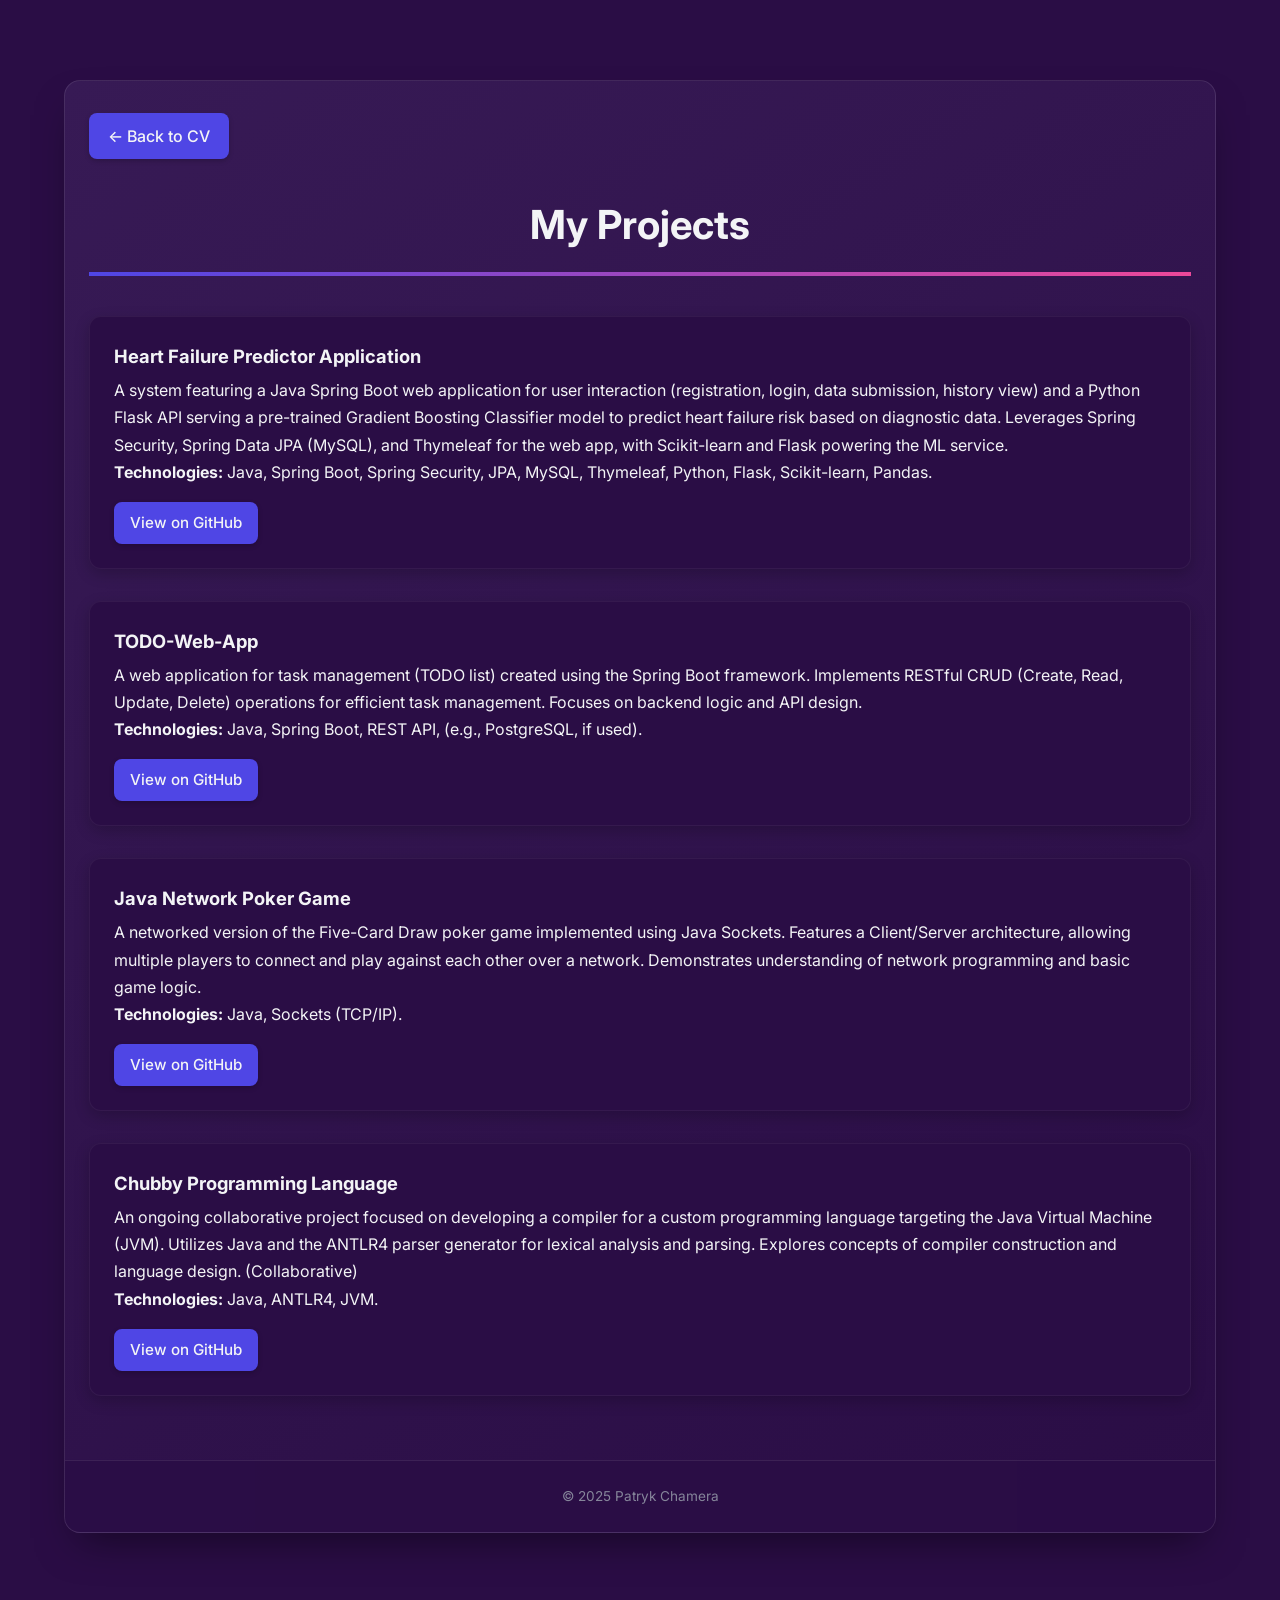
==== projects.html @ 973637d2 "project section added" ====
<!DOCTYPE html>
<html lang="en">
<head>
    <meta charset="UTF-8">
    <meta name="viewport" content="width=device-width, initial-scale=1.0">
    <title>Projects - Patryk Chamera</title>
    <link rel="stylesheet" href="styles.css">
    <style>
        /* Style for the back button */
        .back-link {
            display: inline-block;
            margin-bottom: 2rem; /* Spacing below button */
            padding: 0.6rem 1.2rem;
            background-color: var(--primary-accent); /* Using variables from main CSS */
            color: var(--text-light);
            text-decoration: none;
            border-radius: 0.5rem;
            font-weight: 500;
            transition: var(--transition-fast);
            box-shadow: 0 2px 5px rgba(0, 0, 0, 0.2);
        }
        .back-link:hover {
            background-color: var(--secondary-accent);
            transform: translateY(-2px);
            box-shadow: 0 4px 8px rgba(0, 0, 0, 0.3);
        }
         /* Style for the main projects container */
         .projects-container {
             padding: 2rem 1.5rem; /* Adds inner padding */
             width: 100%; /* Ensure it tries to use full available width */
             max-width: 100%;
         }
         .projects-title {
             text-align: center;
             margin-bottom: 2.5rem;
             font-size: 2.5rem; /* Larger page title */
             color: var(--text-light);
             border-bottom: 4px solid; /* Gradient underline */
             border-image: linear-gradient(to right, var(--primary-accent), var(--secondary-accent)) 1;
             padding-bottom: 0.8rem;
         }
          /* Additional style for better spacing between project cards */
          .project-item.card {
              margin-bottom: 2rem; /* Increased spacing between projects */
          }
    </style>
</head>
<body>
    <div class="container">
        <main class="projects-container">
             <a href="index.html" class="back-link">
                &larr; Back to CV
             </a>

             <h1 class="projects-title">My Projects</h1>

             <div class="project-item card">
                <h3>Heart Failure Predictor Application</h3>
                <p>
                    A system featuring a Java Spring Boot web application for user interaction (registration, login, data submission, history view) and a Python Flask API serving a pre-trained Gradient Boosting Classifier model to predict heart failure risk based on diagnostic data. Leverages Spring Security, Spring Data JPA (MySQL), and Thymeleaf for the web app, with Scikit-learn and Flask powering the ML service.
                    <br><strong>Technologies:</strong> Java, Spring Boot, Spring Security, JPA, MySQL, Thymeleaf, Python, Flask, Scikit-learn, Pandas.
                </p>
                <a href="https://github.com/xhamera1/heart-failure-predictor" target="_blank" rel="noopener noreferrer" class="project-link">
                    View on GitHub
                </a>
            </div>

            <div class="project-item card">
                <h3>TODO-Web-App</h3>
                <p>
                    A web application for task management (TODO list) created using the Spring Boot framework. Implements RESTful CRUD (Create, Read, Update, Delete) operations for efficient task management. Focuses on backend logic and API design.
                    <br><strong>Technologies:</strong> Java, Spring Boot, REST API, (e.g., PostgreSQL, if used).
                </p>
                <a href="https://github.com/xhamera1/TODO-Web-App" target="_blank" rel="noopener noreferrer" class="project-link">
                    View on GitHub
                </a>
            </div>

            <div class="project-item card">
                <h3>Java Network Poker Game</h3>
                <p>
                    A networked version of the Five-Card Draw poker game implemented using Java Sockets. Features a Client/Server architecture, allowing multiple players to connect and play against each other over a network. Demonstrates understanding of network programming and basic game logic.
                    <br><strong>Technologies:</strong> Java, Sockets (TCP/IP).
                </p>
                <a href="https://github.com/xhamera1/Poker-Game" target="_blank" rel="noopener noreferrer" class="project-link">
                    View on GitHub
                </a>
            </div>

            <div class="project-item card">
                <h3>Chubby Programming Language</h3>
                <p>
                   An ongoing collaborative project focused on developing a compiler for a custom programming language targeting the Java Virtual Machine (JVM). Utilizes Java and the ANTLR4 parser generator for lexical analysis and parsing. Explores concepts of compiler construction and language design. (Collaborative)
                   <br><strong>Technologies:</strong> Java, ANTLR4, JVM.
                </p>
                <a href="https://github.com/karolbystrek/Chubby" target="_blank" rel="noopener noreferrer" class="project-link">
                    View on GitHub
                </a>
            </div>

            

             </main>

         <footer class="footer">
             &copy; 2025 Patryk Chamera </footer>

    </div>
</body>
</html>
---- styles.css ----
/* Import Google Font */
@import url('https://fonts.googleapis.com/css2?family=Inter:wght@400;500;600;700&display=swap');

/* --- CSS Variables --- */
:root {
    --primary-deep: #2A0D45;   /* Deep Indigo/Purple */
    --primary-accent: #4F46E5; /* Electric Blue */
    --secondary-accent: #EC4899; /* Vibrant Pink/Magenta */
    --highlight: #14B8A6;     /* Teal */
    --text-light: #F3F4F6;     /* Very Light Gray */
    --text-medium: #9CA3AF;    /* Medium Gray */
    --text-dark: #1F2937;     /* Darker Gray for light backgrounds if needed */
    --card-bg: #371A55;       /* Slightly lighter than deep base */
    --glow-color: rgba(236, 72, 153, 0.7); /* Glow effect color based on secondary accent */

    /* Transitions */
    --transition-fast: all 0.2s ease-in-out;
    --transition-medium: all 0.3s ease-in-out;
}

/* --- Basic Reset & Body --- */
* {
    box-sizing: border-box;
    margin: 0;
    padding: 0;
}

body {
    font-family: 'Inter', sans-serif;
    background-color: var(--primary-deep);
    color: var(--text-light);
    line-height: 1.7; /* Increased line-height */
    padding: 1rem;
    overflow-x: hidden; /* Prevent horizontal scroll */
}

/* --- Container --- */
.container {
    max-width: 72rem; /* Slightly wider max-width */
    margin: 2rem auto;
    background: linear-gradient(145deg, var(--card-bg), var(--primary-deep)); /* Subtle gradient */
    box-shadow: 0 20px 40px -15px rgba(0, 0, 0, 0.5); /* Stronger shadow */
    border-radius: 1rem; /* Larger radius */
    overflow: hidden;
    border: 1px solid rgba(255, 255, 255, 0.1); /* Subtle border */
}

/* --- Header --- */
.header {
    background: linear-gradient(135deg, var(--primary-accent) 0%, var(--secondary-accent) 100%);
    color: #ffffff;
    padding: 2.5rem 1.5rem;
    display: flex;
    flex-direction: column;
    align-items: center;
    text-align: center;
    position: relative;
}

.profile-photo-wrapper {
    margin-bottom: 1.5rem;
    position: relative;
    width: 8rem; /* Increased size */
    height: 8rem;
}

.profile-photo {
    width: 100%;
    height: 100%;
    border-radius: 50%;
    border: 6px solid rgba(255, 255, 255, 0.9); /* Thicker border */
    object-fit: cover;
    box-shadow: 0 5px 15px rgba(0, 0, 0, 0.3);
    transition: var(--transition-medium);
}

.profile-photo-wrapper:hover .profile-photo {
    transform: scale(1.05);
    box-shadow: 0 8px 25px rgba(0, 0, 0, 0.4), 0 0 15px var(--glow-color); /* Add glow on hover */
}

.header-text h1 {
    font-size: 2.2rem;
    font-weight: 700;
    margin-bottom: 0.5rem;
    text-shadow: 2px 2px 4px rgba(0, 0, 0, 0.3);
}

.header-text p {
    font-size: 1.2rem;
    color: var(--text-light);
    font-weight: 400;
    opacity: 0.9;
}

/* --- Main Content Layout --- */
.main-content {
    display: flex;
    flex-direction: column;
}

/* --- Sidebar --- */
.sidebar {
    width: 100%;
    background-color: var(--primary-deep); /* Dark background */
    padding: 2rem 1.5rem;
    border-right: 1px solid rgba(255, 255, 255, 0.1); /* Subtle separator */
}

.sidebar-section {
    margin-bottom: 2rem;
}

.sidebar-section h2 {
    font-size: 1.25rem;
    font-weight: 700;
    margin-bottom: 1.2rem;
    color: var(--primary-accent); /* Electric blue headers */
    border-bottom: 3px solid;
    border-image: linear-gradient(to right, var(--primary-accent), var(--secondary-accent)) 1; /* Gradient border */
    padding-bottom: 0.5rem;
    text-transform: uppercase;
    letter-spacing: 0.08em;
    transition: var(--transition-fast);
}

.sidebar-section h2:hover {
    color: var(--secondary-accent); /* Shift color on hover */
}

.sidebar-section ul {
    list-style: none;
    font-size: 0.95rem;
    color: var(--text-medium);
}

.sidebar-section ul li {
    margin-bottom: 0.8rem;
    display: flex;
    align-items: center; /* Align icon and text */
}

.sidebar-section .icon { /* Style for optional icons */
    margin-right: 0.8rem;
    color: var(--highlight);
    width: 1.1rem;
    text-align: center;
}

.sidebar-section a {
    color: var(--secondary-accent); /* Pink links */
    text-decoration: none;
    word-break: break-word;
    transition: var(--transition-fast);
    position: relative; /* For potential underline animations */
}

.sidebar-section a:hover {
    color: var(--text-light);
    text-shadow: 0 0 8px var(--glow-color); /* Glow effect */
    transform: translateY(-2px); /* Slight lift */
}

/* Skills Section Specifics */
.skills-list .skill-category {
    margin-bottom: 1.2rem;
}

.skills-list h4 {
    font-weight: 600;
    color: var(--primary-accent);
    margin-bottom: 0.6rem;
    font-size: 1rem;
}

.skill-tag {
    display: inline-block;
    background-color: var(--card-bg);
    color: var(--text-medium);
    padding: 0.3rem 0.8rem;
    margin: 0.2rem;
    border-radius: 1rem; /* Pill shape */
    font-size: 0.85rem;
    font-weight: 500;
    border: 1px solid rgba(255, 255, 255, 0.1);
    transition: var(--transition-fast);
    cursor: default; /* Indicate non-clickable */
}

.skill-tag:hover {
    background-color: var(--secondary-accent);
    color: var(--text-light);
    transform: scale(1.08) rotate(2deg); /* Scale and slight rotate */
    box-shadow: 0 3px 8px rgba(0, 0, 0, 0.3);
    border-color: var(--secondary-accent);
}

.languages-section ul li {
    margin-bottom: 0.5rem;
}

.about-section p {
    font-size: 0.9rem;
    color: var(--text-medium);
}

/* --- Main Column --- */
.main-column {
    width: 100%;
    padding: 2rem 1.5rem;
    background-color: var(--card-bg); /* Slightly lighter background */
}

.main-section {
    margin-bottom: 2.5rem; /* More space */
}

.main-section h2 {
    font-size: 1.8rem;
    font-weight: 700;
    margin-bottom: 1.5rem;
    border-bottom: 4px solid var(--primary-accent);
    padding-bottom: 0.75rem;
    color: var(--text-light);
    transition: var(--transition-fast);
}

.main-section h2:hover {
    border-bottom-color: var(--secondary-accent); /* Change border color on hover */
}

.main-section h3 {
    font-size: 1.3rem;
    font-weight: 600;
    margin-bottom: 0.7rem;
    color: var(--primary-accent);
}

.main-section p {
    font-size: 1rem; /* Larger base text */
    color: var(--text-medium);
    line-height: 1.8;
}

/* Card Styling for main sections */
.card {
    background-color: var(--primary-deep); /* Darker cards */
    padding: 1.5rem;
    border-radius: 0.75rem;
    margin-bottom: 1.5rem;
    border: 1px solid rgba(255, 255, 255, 0.05);
    box-shadow: 0 5px 15px rgba(0, 0, 0, 0.2);
    transition: var(--transition-medium);
}

.card:hover {
    transform: translateY(-6px) scale(1.01); /* Lift and slight scale */
    box-shadow: 0 12px 25px rgba(0, 0, 0, 0.3);
    border-color: var(--secondary-accent);
    background-color: #401f68; /* Slightly lighten card background on hover */
}

/* Experience Section Specifics */
.job-header, .education-header {
    display: flex;
    flex-direction: column;
    justify-content: space-between;
    align-items: baseline;
    margin-bottom: 0.5rem;
}
.job-date, .education-date {
    font-size: 0.9rem;
    font-weight: 500;
    color: var(--text-medium);
    margin-top: 0.25rem;
    opacity: 0.8;
}
.job-company, .education-degree, .certification-provider {
    font-size: 1rem;
    font-weight: 600;
    color: var(--text-light);
    margin-bottom: 0.5rem;
}

/* Courses & Certifications Specifics */
.certification-item h3 {
     font-size: 1.15rem;
     color: var(--text-light);
     margin-bottom: 0.3rem;
}
.key-skills {
    font-weight: 600;
    color: var(--secondary-accent); /* Highlight key skills */
}

/* Projects Specifics */
.project-item h3 {
    font-size: 1.15rem;
    color: var(--text-light);
    margin-bottom: 0.3rem;
}
.project-item p {
    margin-bottom: 1rem; /* More space before link */
}
.project-link {
    font-size: 0.95rem;
    font-weight: 500;
    display: inline-flex; /* Use flex for icon alignment */
    align-items: center;
    gap: 0.5rem; /* Space between icon and text */
    color: var(--text-light);
    background-color: var(--primary-accent);
    padding: 0.5rem 1rem;
    border-radius: 0.5rem;
    text-decoration: none;
    transition: var(--transition-fast);
    box-shadow: 0 2px 5px rgba(0, 0, 0, 0.2);
}
.project-link:hover {
    background-color: var(--secondary-accent);
    color: #ffffff;
    transform: translateY(-3px) scale(1.03);
    box-shadow: 0 5px 10px rgba(0, 0, 0, 0.3), 0 0 8px var(--glow-color);
}

/* --- Footer --- */
.footer {
    text-align: center;
    padding: 1.5rem 1rem;
    background-color: var(--primary-deep);
    font-size: 0.85rem;
    color: var(--text-medium);
    border-top: 1px solid rgba(255, 255, 255, 0.1);
    opacity: 0.8;
}

/* --- Animations --- */
@keyframes fadeIn {
    from { opacity: 0; transform: translateY(20px); }
    to { opacity: 1; transform: translateY(0); }
}

.fade-in {
    animation: fadeIn 0.6s ease-out forwards;
    opacity: 0; /* Start hidden */
}

/* Add staggered delays for sections */
.main-section:nth-of-type(1) { animation-delay: 0.1s; }
.main-section:nth-of-type(2) { animation-delay: 0.2s; }
.main-section:nth-of-type(3) { animation-delay: 0.3s; }
.main-section:nth-of-type(4) { animation-delay: 0.4s; }
.main-section:nth-of-type(5) { animation-delay: 0.5s; }


/* --- Responsive Design --- */
@media (min-width: 768px) { /* md: breakpoint */
    body {
        padding: 2rem;
    }

    .header {
        flex-direction: row;
        padding: 3rem 2.5rem;
        text-align: left;
    }

    .profile-photo-wrapper {
        width: 9rem;
        height: 9rem;
        margin-bottom: 0;
        margin-right: 2.5rem;
        flex-shrink: 0; /* Prevent shrinking */
    }

     .header-text h1 {
        font-size: 2.8rem;
    }

    .header-text p {
        font-size: 1.3rem;
    }

    .main-content {
        flex-direction: row;
    }

    .sidebar {
        width: 35%; /* Give sidebar decent width */
        padding: 2.5rem 2rem;
    }

    .main-column {
        width: 65%;
        padding: 2.5rem 2rem;
    }

    .job-header, .education-header {
        flex-direction: row;
        align-items: center; /* Align items vertically centered */
    }
     .job-date, .education-date {
        margin-top: 0;
        margin-left: 1rem; /* Add space */
    }
}

@media (min-width: 1024px) { /* lg: breakpoint */
    .container {
         margin: 3rem auto;
    }
     .sidebar {
        width: 30%;
    }
    .main-column {
        width: 70%;
    }
    .header-text h1 {
        font-size: 3rem;
    }
}
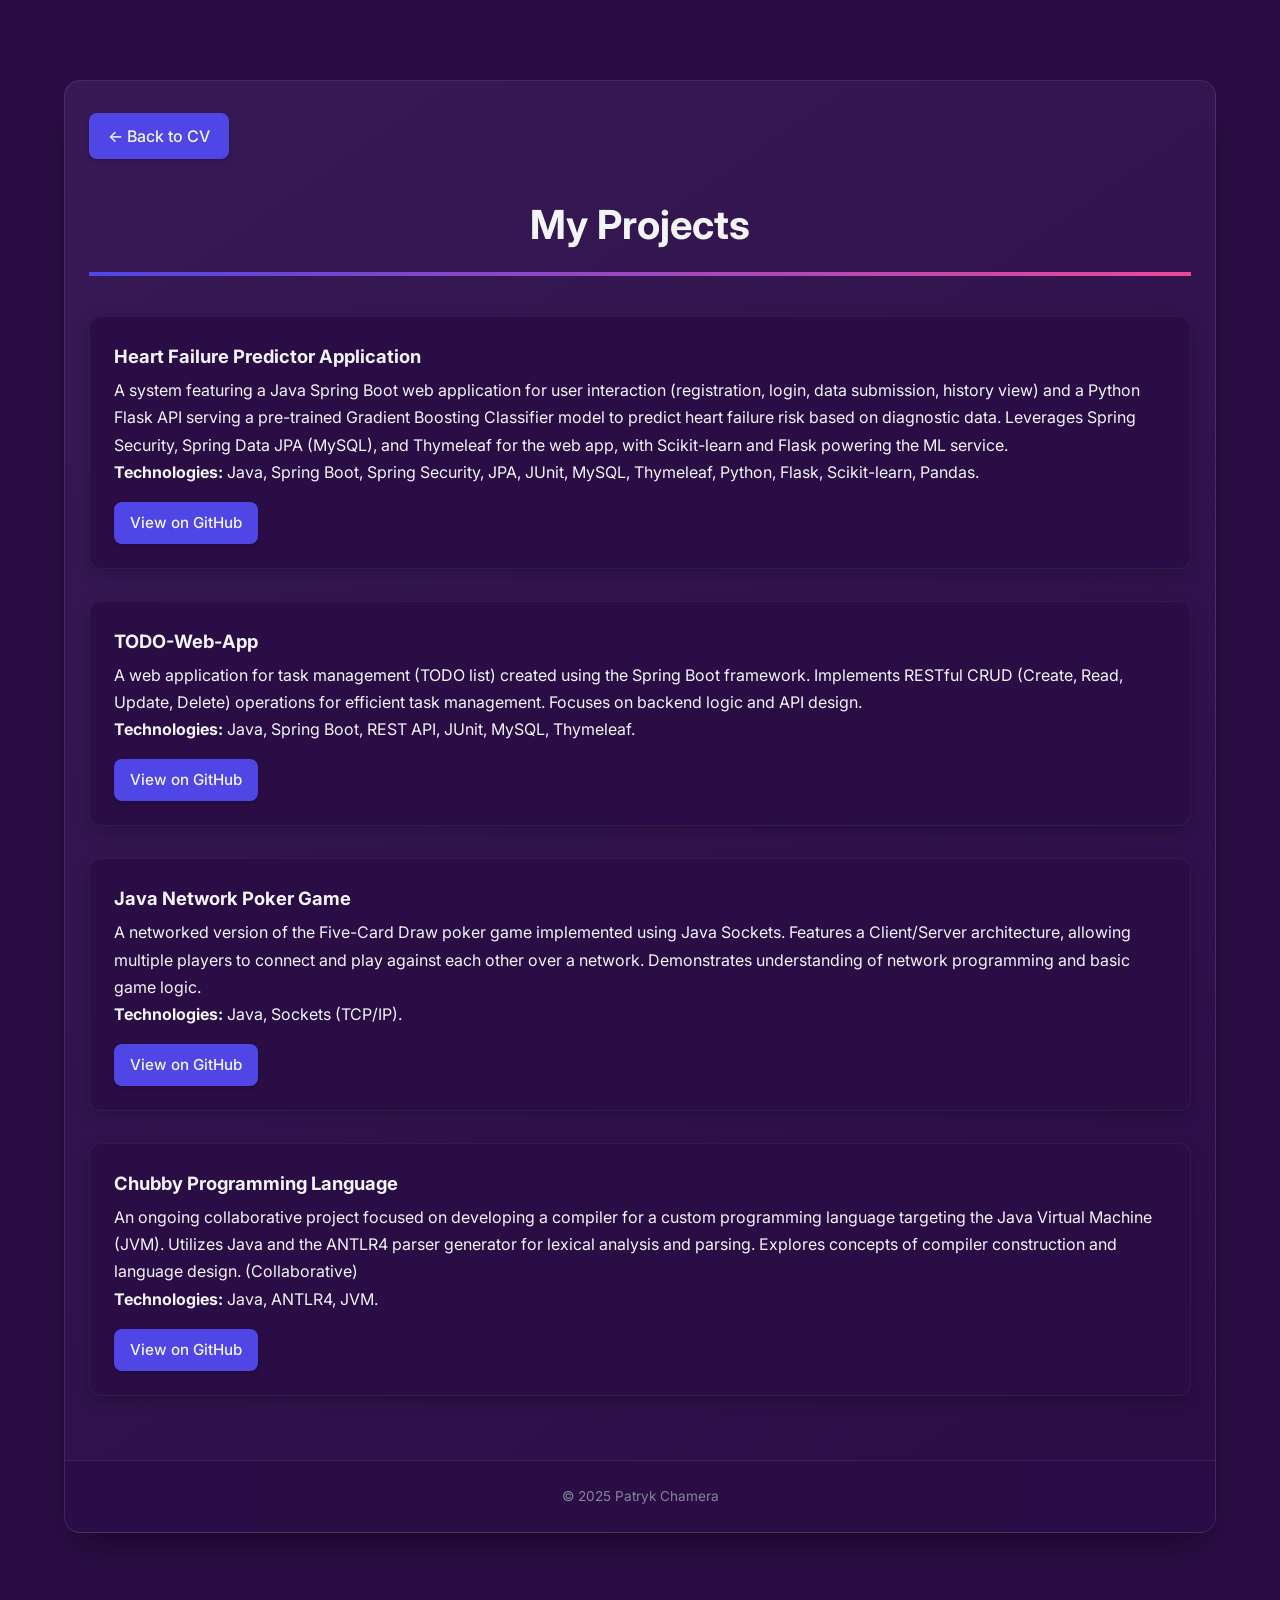
==== commit 1b88db51: "projects desc updated" ====
--- a/projects.html
+++ b/projects.html
@@ -58,7 +58,7 @@
                 <h3>Heart Failure Predictor Application</h3>
                 <p>
                     A system featuring a Java Spring Boot web application for user interaction (registration, login, data submission, history view) and a Python Flask API serving a pre-trained Gradient Boosting Classifier model to predict heart failure risk based on diagnostic data. Leverages Spring Security, Spring Data JPA (MySQL), and Thymeleaf for the web app, with Scikit-learn and Flask powering the ML service.
-                    <br><strong>Technologies:</strong> Java, Spring Boot, Spring Security, JPA, MySQL, Thymeleaf, Python, Flask, Scikit-learn, Pandas.
+                    <br><strong>Technologies:</strong> Java, Spring Boot, Spring Security, JPA, JUnit, MySQL, Thymeleaf, Python, Flask, Scikit-learn, Pandas.
                 </p>
                 <a href="https://github.com/xhamera1/heart-failure-predictor" target="_blank" rel="noopener noreferrer" class="project-link">
                     View on GitHub
@@ -69,7 +69,7 @@
                 <h3>TODO-Web-App</h3>
                 <p>
                     A web application for task management (TODO list) created using the Spring Boot framework. Implements RESTful CRUD (Create, Read, Update, Delete) operations for efficient task management. Focuses on backend logic and API design.
-                    <br><strong>Technologies:</strong> Java, Spring Boot, REST API, (e.g., PostgreSQL, if used).
+                    <br><strong>Technologies:</strong> Java, Spring Boot, REST API, JUnit, MySQL, Thymeleaf.
                 </p>
                 <a href="https://github.com/xhamera1/TODO-Web-App" target="_blank" rel="noopener noreferrer" class="project-link">
                     View on GitHub
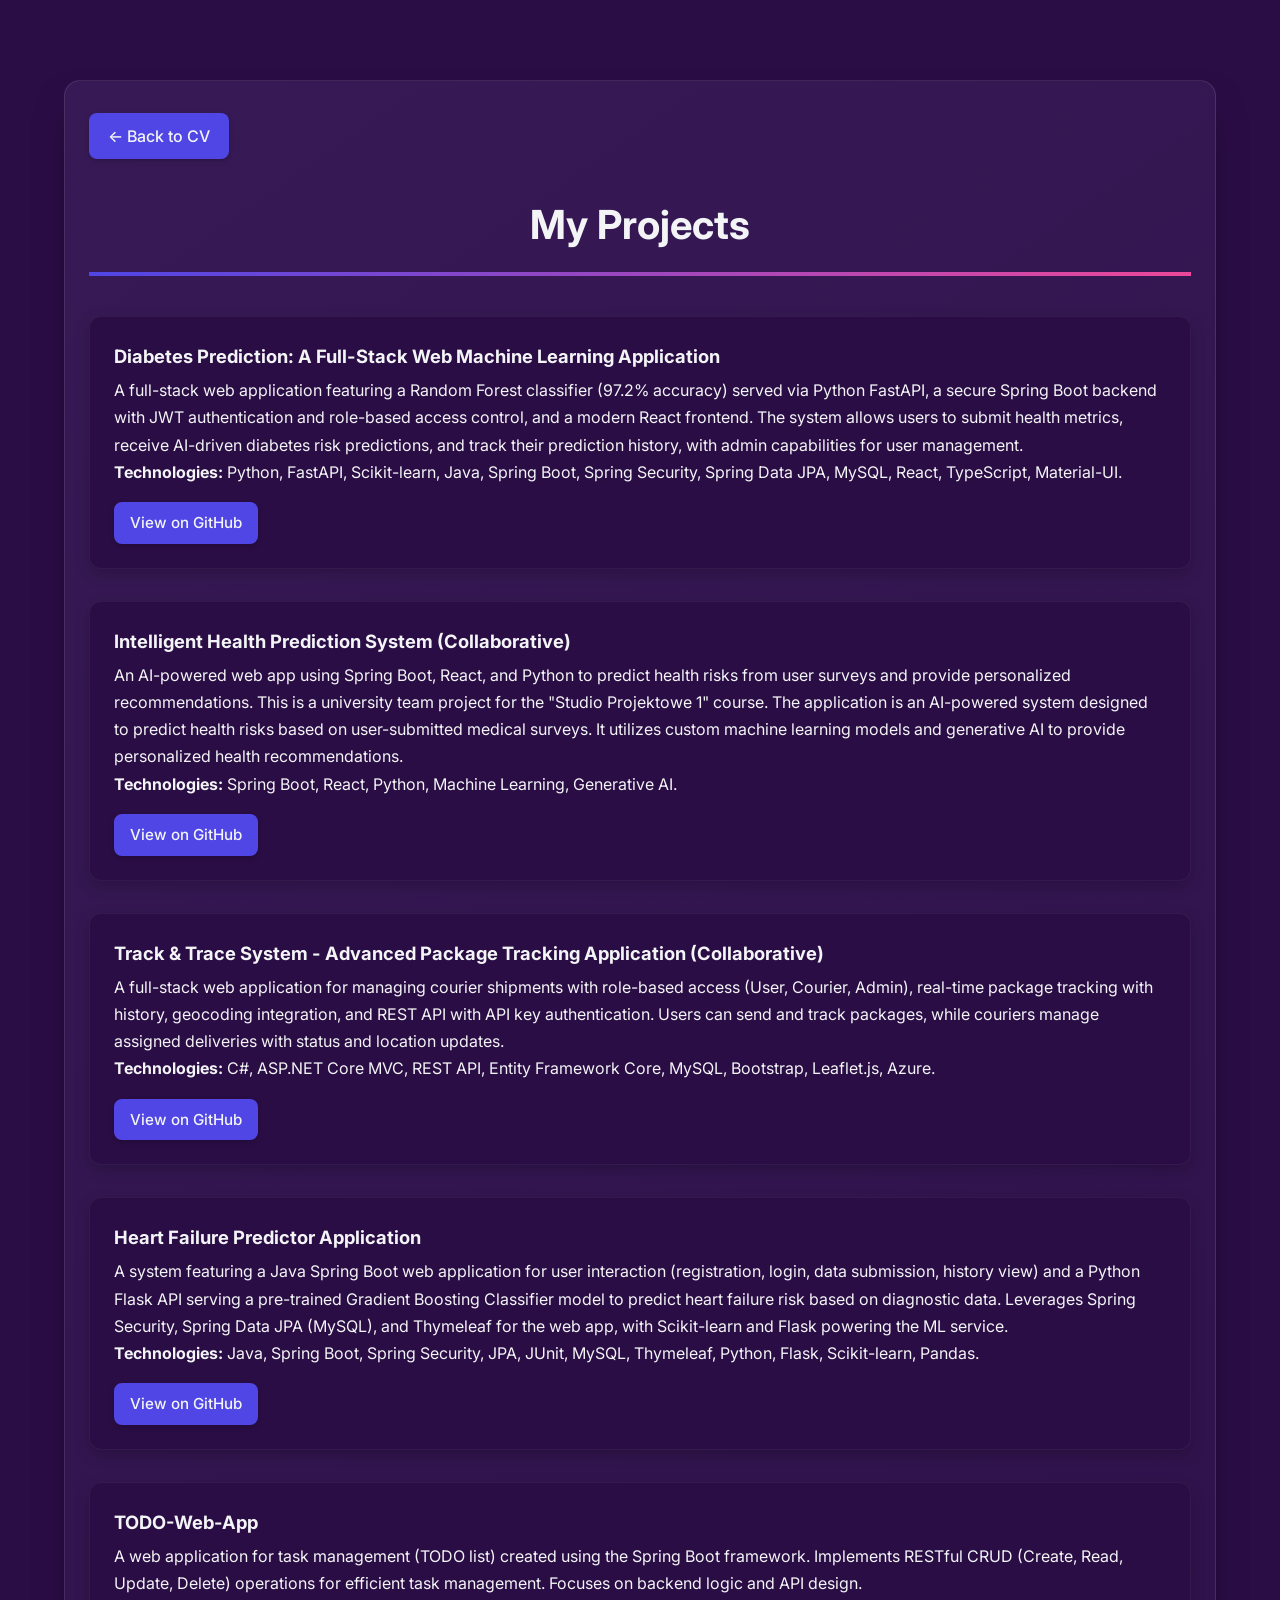
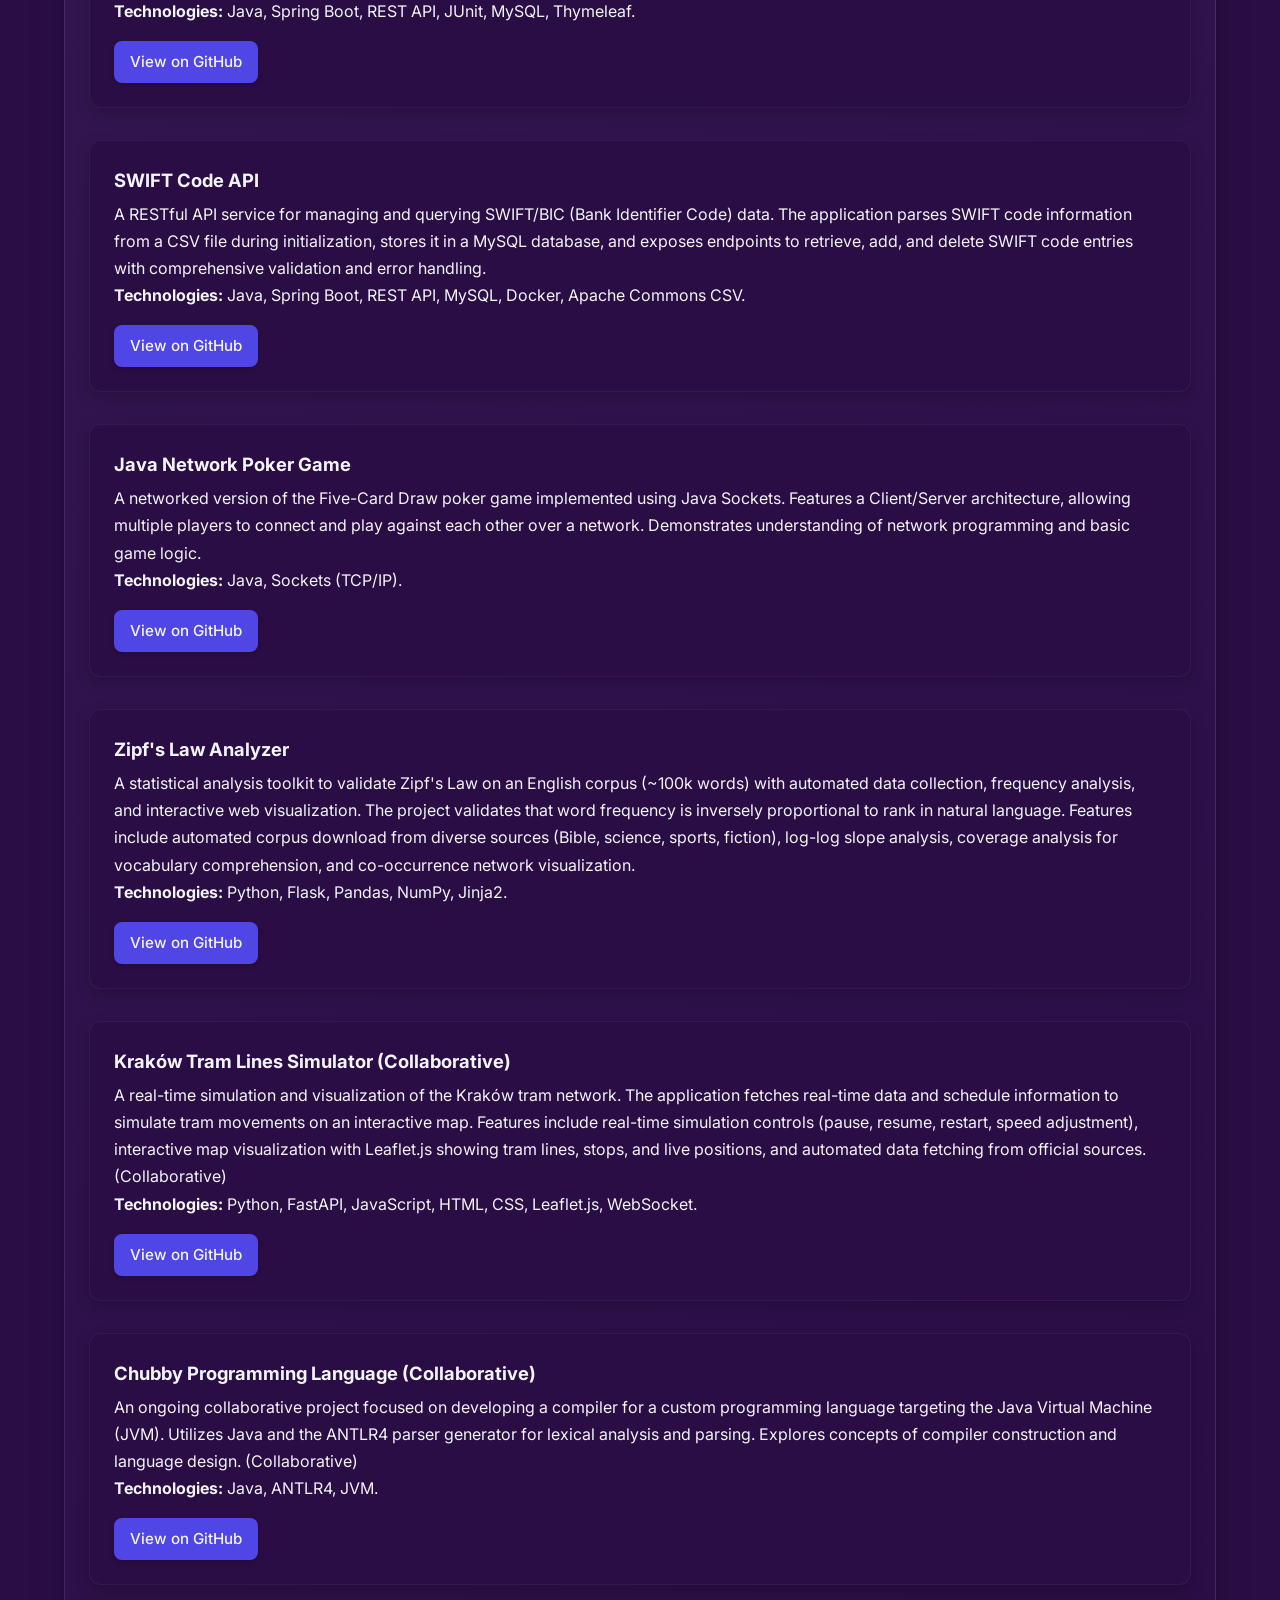
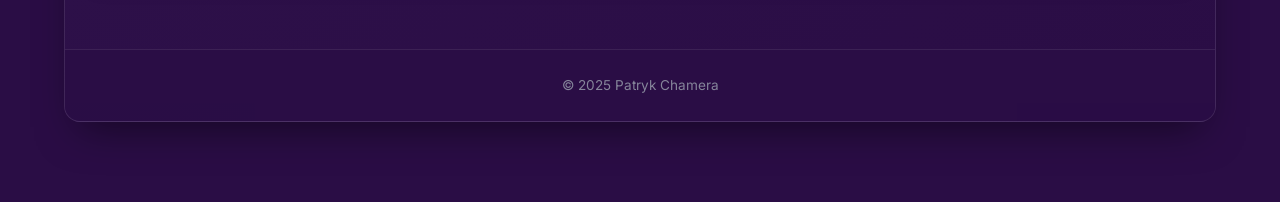
==== commit 9833223d: "2025 cv update" ====
--- a/projects.html
+++ b/projects.html
@@ -54,6 +54,41 @@
 
              <h1 class="projects-title">My Projects</h1>
 
+
+             <div class="project-item card">
+                <h3>Diabetes Prediction: A Full-Stack Web Machine Learning Application</h3>
+                <p>
+                    A full-stack web application featuring a Random Forest classifier (97.2% accuracy) served via Python FastAPI, a secure Spring Boot backend with JWT authentication and role-based access control, and a modern React frontend. The system allows users to submit health metrics, receive AI-driven diabetes risk predictions, and track their prediction history, with admin capabilities for user management.
+                    <br><strong>Technologies:</strong> Python, FastAPI, Scikit-learn, Java, Spring Boot, Spring Security, Spring Data JPA, MySQL, React, TypeScript, Material-UI.
+                </p>
+                <a href="https://github.com/xhamera1/DiabetesPredictorApp" target="_blank" rel="noopener noreferrer" class="project-link">
+                    View on GitHub
+                </a>
+            </div>
+
+             <div class="project-item card">
+                <h3>Intelligent Health Prediction System (Collaborative)</h3>
+                <p>
+                    An AI-powered web app using Spring Boot, React, and Python to predict health risks from user surveys and provide personalized recommendations. This is a university team project for the "Studio Projektowe 1" course. The application is an AI-powered system designed to predict health risks based on user-submitted medical surveys. It utilizes custom machine learning models and generative AI to provide personalized health recommendations.
+                    <br><strong>Technologies:</strong> Spring Boot, React, Python, Machine Learning, Generative AI.
+                </p>
+                <a href="https://github.com/xhamera1/Intelligent-Health-Prediction-System" target="_blank" rel="noopener noreferrer" class="project-link">
+                    View on GitHub
+                </a>
+            </div>
+
+
+             <div class="project-item card">
+                <h3>Track & Trace System - Advanced Package Tracking Application (Collaborative)</h3>
+                <p>
+                    A full-stack web application for managing courier shipments with role-based access (User, Courier, Admin), real-time package tracking with history, geocoding integration, and REST API with API key authentication. Users can send and track packages, while couriers manage assigned deliveries with status and location updates.
+                    <br><strong>Technologies:</strong> C#, ASP.NET Core MVC, REST API, Entity Framework Core, MySQL, Bootstrap, Leaflet.js, Azure.
+                </p>
+                <a href="https://github.com/xhamera1/Track-And-Trace-App" target="_blank" rel="noopener noreferrer" class="project-link">
+                    View on GitHub
+                </a>
+            </div>
+
              <div class="project-item card">
                 <h3>Heart Failure Predictor Application</h3>
                 <p>
@@ -77,6 +112,17 @@
             </div>
 
             <div class="project-item card">
+                <h3>SWIFT Code API</h3>
+                <p>
+                    A RESTful API service for managing and querying SWIFT/BIC (Bank Identifier Code) data. The application parses SWIFT code information from a CSV file during initialization, stores it in a MySQL database, and exposes endpoints to retrieve, add, and delete SWIFT code entries with comprehensive validation and error handling.
+                    <br><strong>Technologies:</strong> Java, Spring Boot, REST API, MySQL, Docker, Apache Commons CSV.
+                </p>
+                <a href="https://github.com/xhamera1/swift-code-api" target="_blank" rel="noopener noreferrer" class="project-link">
+                    View on GitHub
+                </a>
+            </div>
+
+            <div class="project-item card">
                 <h3>Java Network Poker Game</h3>
                 <p>
                     A networked version of the Five-Card Draw poker game implemented using Java Sockets. Features a Client/Server architecture, allowing multiple players to connect and play against each other over a network. Demonstrates understanding of network programming and basic game logic.
@@ -88,7 +134,29 @@
             </div>
 
             <div class="project-item card">
-                <h3>Chubby Programming Language</h3>
+                <h3>Zipf's Law Analyzer</h3>
+                <p>
+                    A statistical analysis toolkit to validate Zipf's Law on an English corpus (~100k words) with automated data collection, frequency analysis, and interactive web visualization. The project validates that word frequency is inversely proportional to rank in natural language. Features include automated corpus download from diverse sources (Bible, science, sports, fiction), log-log slope analysis, coverage analysis for vocabulary comprehension, and co-occurrence network visualization.
+                    <br><strong>Technologies:</strong> Python, Flask, Pandas, NumPy, Jinja2.
+                </p>
+                <a href="https://github.com/xhamera1/Zipf-s-law-for-natural-language" target="_blank" rel="noopener noreferrer" class="project-link">
+                    View on GitHub
+                </a>
+            </div>
+
+            <div class="project-item card">
+                <h3>Kraków Tram Lines Simulator (Collaborative)</h3>
+                <p>
+                    A real-time simulation and visualization of the Kraków tram network. The application fetches real-time data and schedule information to simulate tram movements on an interactive map. Features include real-time simulation controls (pause, resume, restart, speed adjustment), interactive map visualization with Leaflet.js showing tram lines, stops, and live positions, and automated data fetching from official sources. (Collaborative)
+                    <br><strong>Technologies:</strong> Python, FastAPI, JavaScript, HTML, CSS, Leaflet.js, WebSocket.
+                </p>
+                <a href="https://github.com/karolbystrek/krakow-tram-lines-simulator" target="_blank" rel="noopener noreferrer" class="project-link">
+                    View on GitHub
+                </a>
+            </div>
+
+            <div class="project-item card">
+                <h3>Chubby Programming Language (Collaborative)</h3>
                 <p>
                    An ongoing collaborative project focused on developing a compiler for a custom programming language targeting the Java Virtual Machine (JVM). Utilizes Java and the ANTLR4 parser generator for lexical analysis and parsing. Explores concepts of compiler construction and language design. (Collaborative)
                    <br><strong>Technologies:</strong> Java, ANTLR4, JVM.
--- a/styles.css
+++ b/styles.css
@@ -323,6 +323,29 @@
     box-shadow: 0 5px 10px rgba(0, 0, 0, 0.3), 0 0 8px var(--glow-color);
 }
 
+/* Button link - same styling as project-link */
+.button-link {
+    font-size: 0.95rem;
+    font-weight: 500;
+    display: inline-flex;
+    align-items: center;
+    gap: 0.5rem;
+    color: var(--text-light);
+    background-color: var(--primary-accent);
+    padding: 0.5rem 1rem;
+    border-radius: 0.5rem;
+    text-decoration: none;
+    transition: var(--transition-fast);
+    box-shadow: 0 2px 5px rgba(0, 0, 0, 0.2);
+}
+
+.button-link:hover {
+    background-color: var(--secondary-accent);
+    color: #ffffff;
+    transform: translateY(-3px) scale(1.03);
+    box-shadow: 0 5px 10px rgba(0, 0, 0, 0.3), 0 0 8px var(--glow-color);
+}
+
 /* --- Footer --- */
 .footer {
     text-align: center;
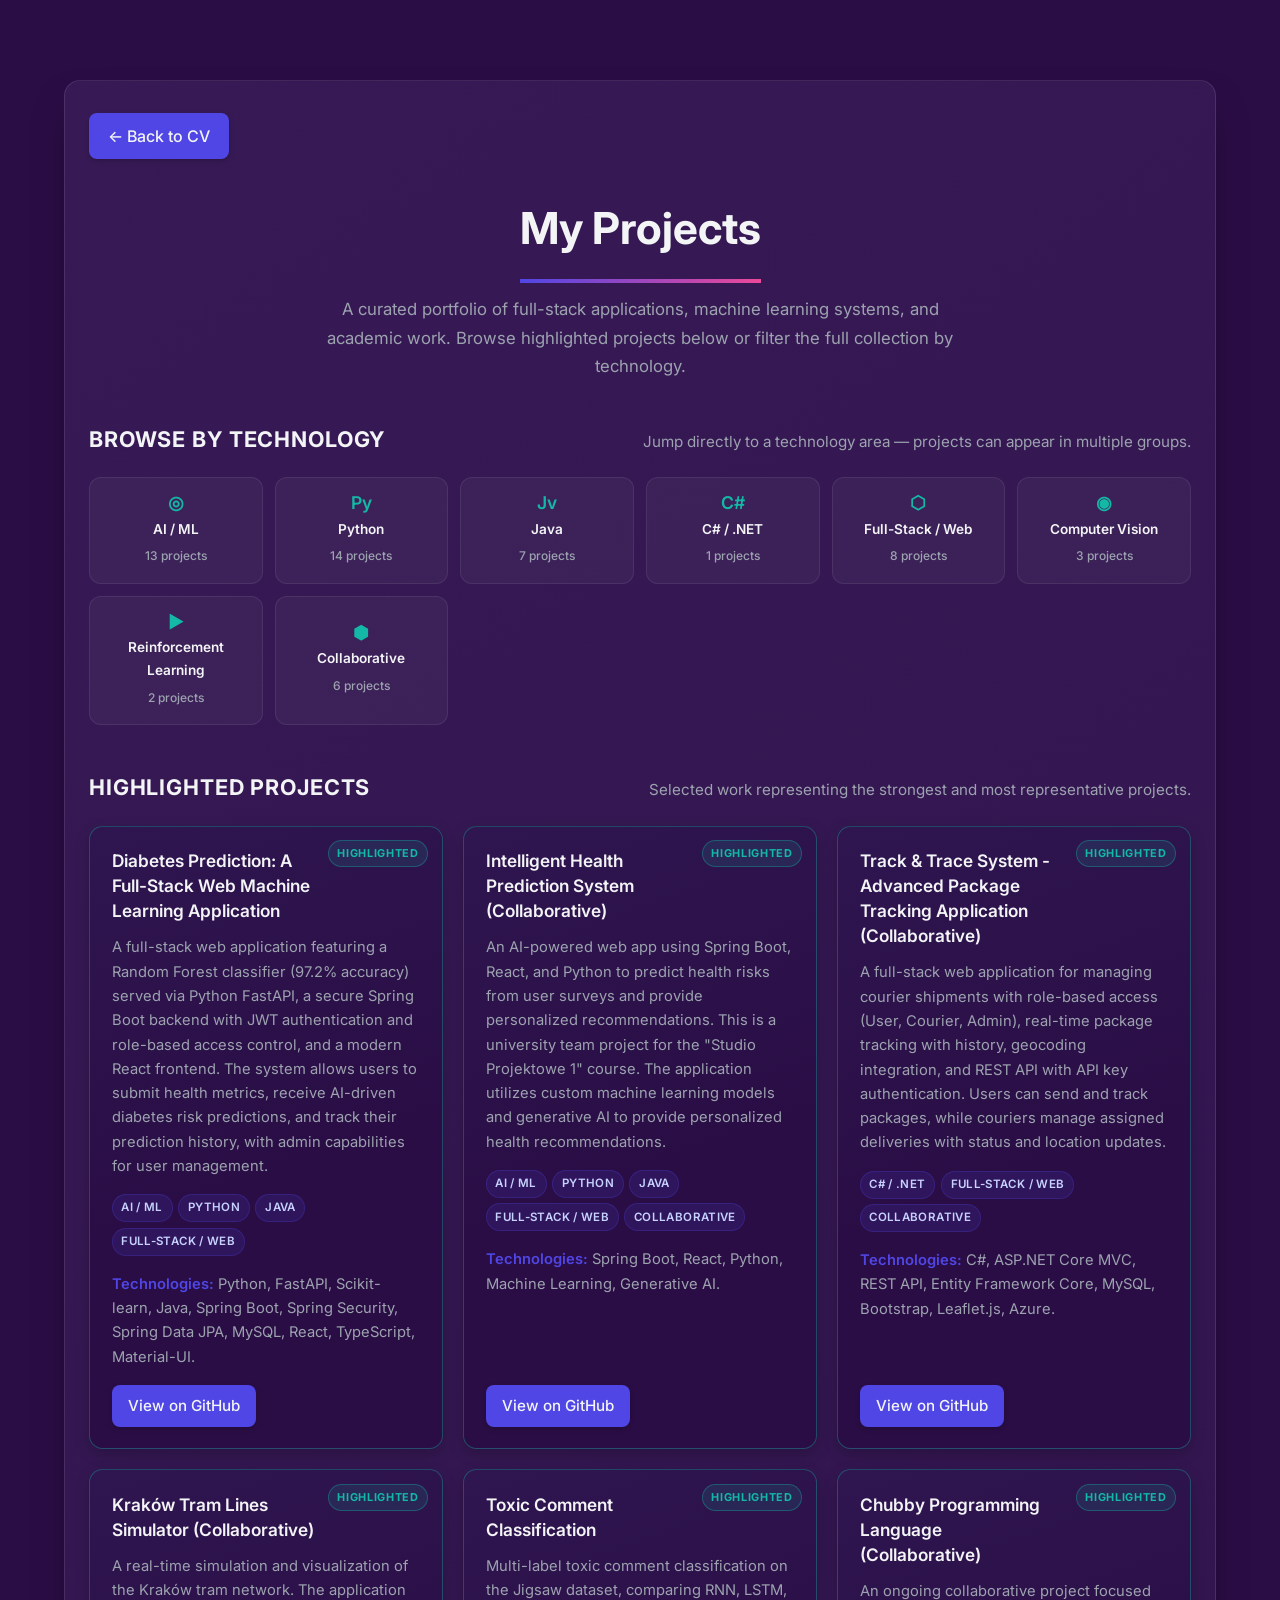
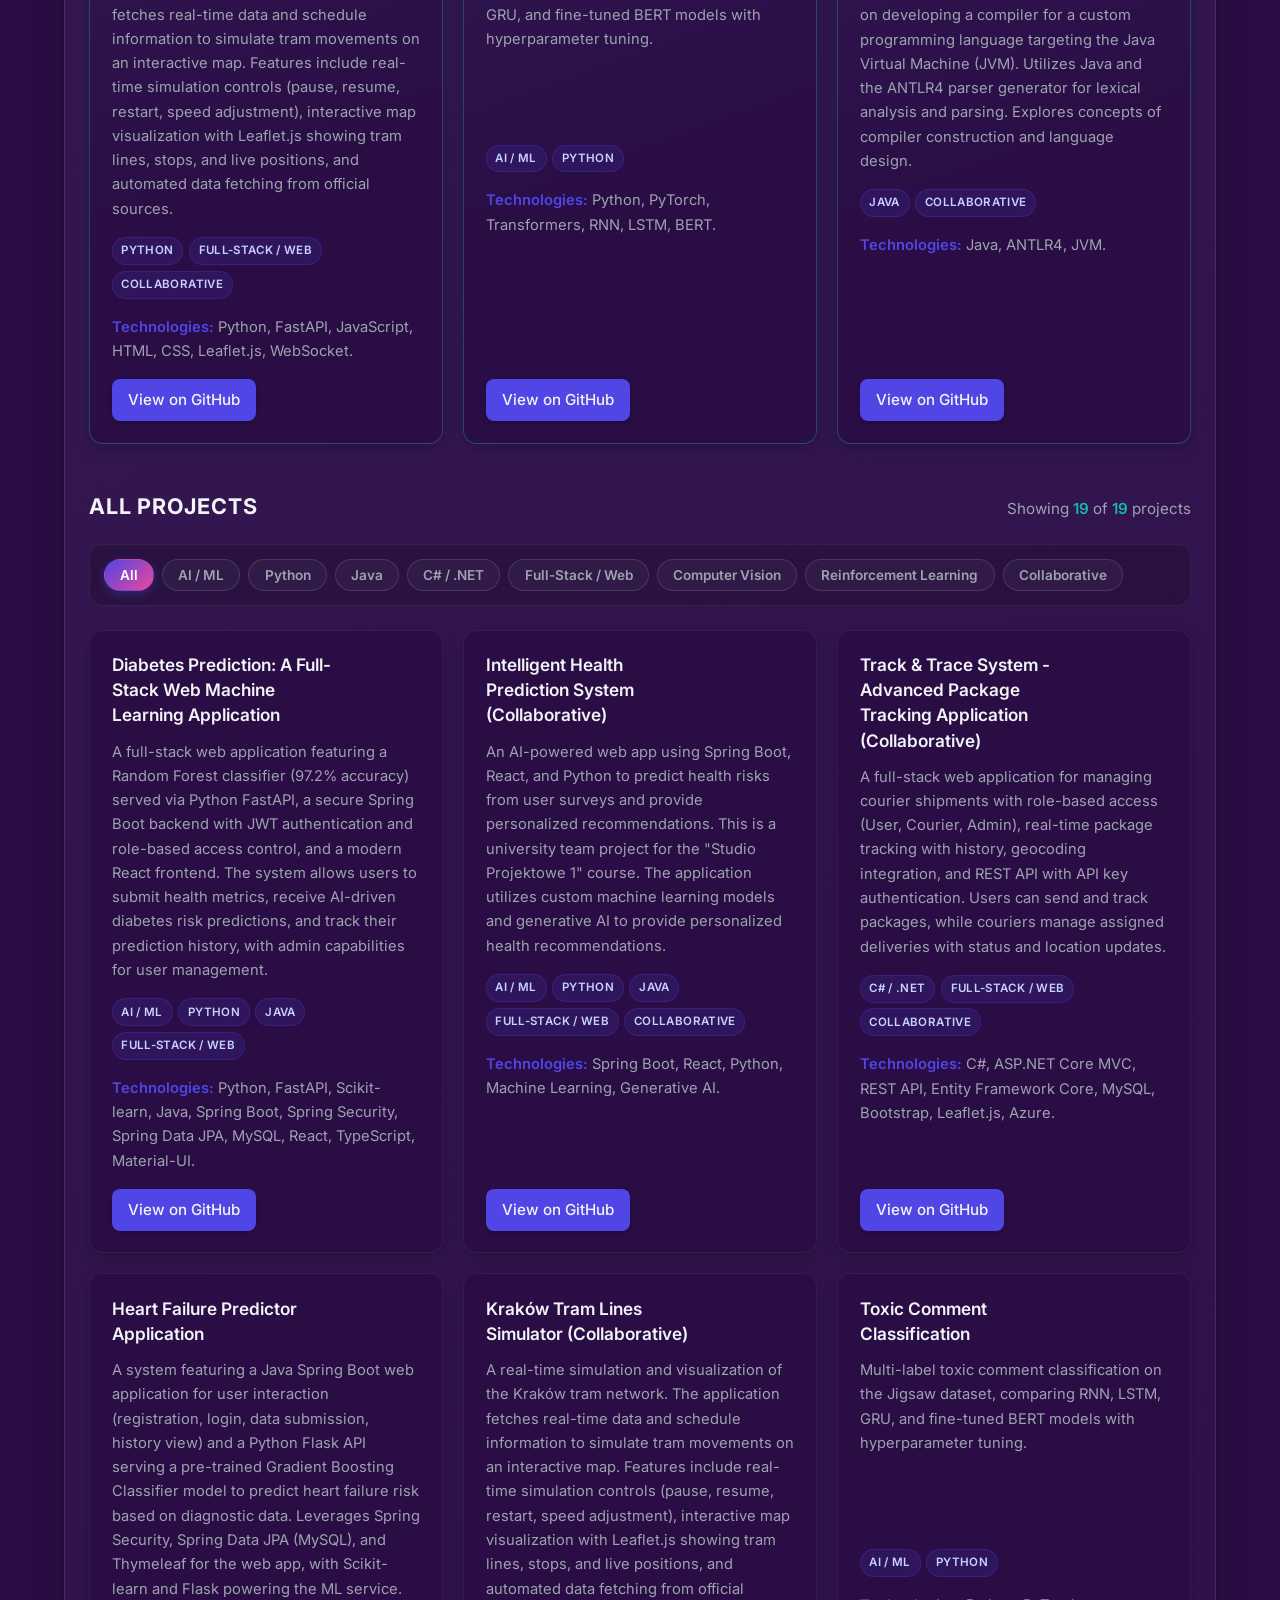
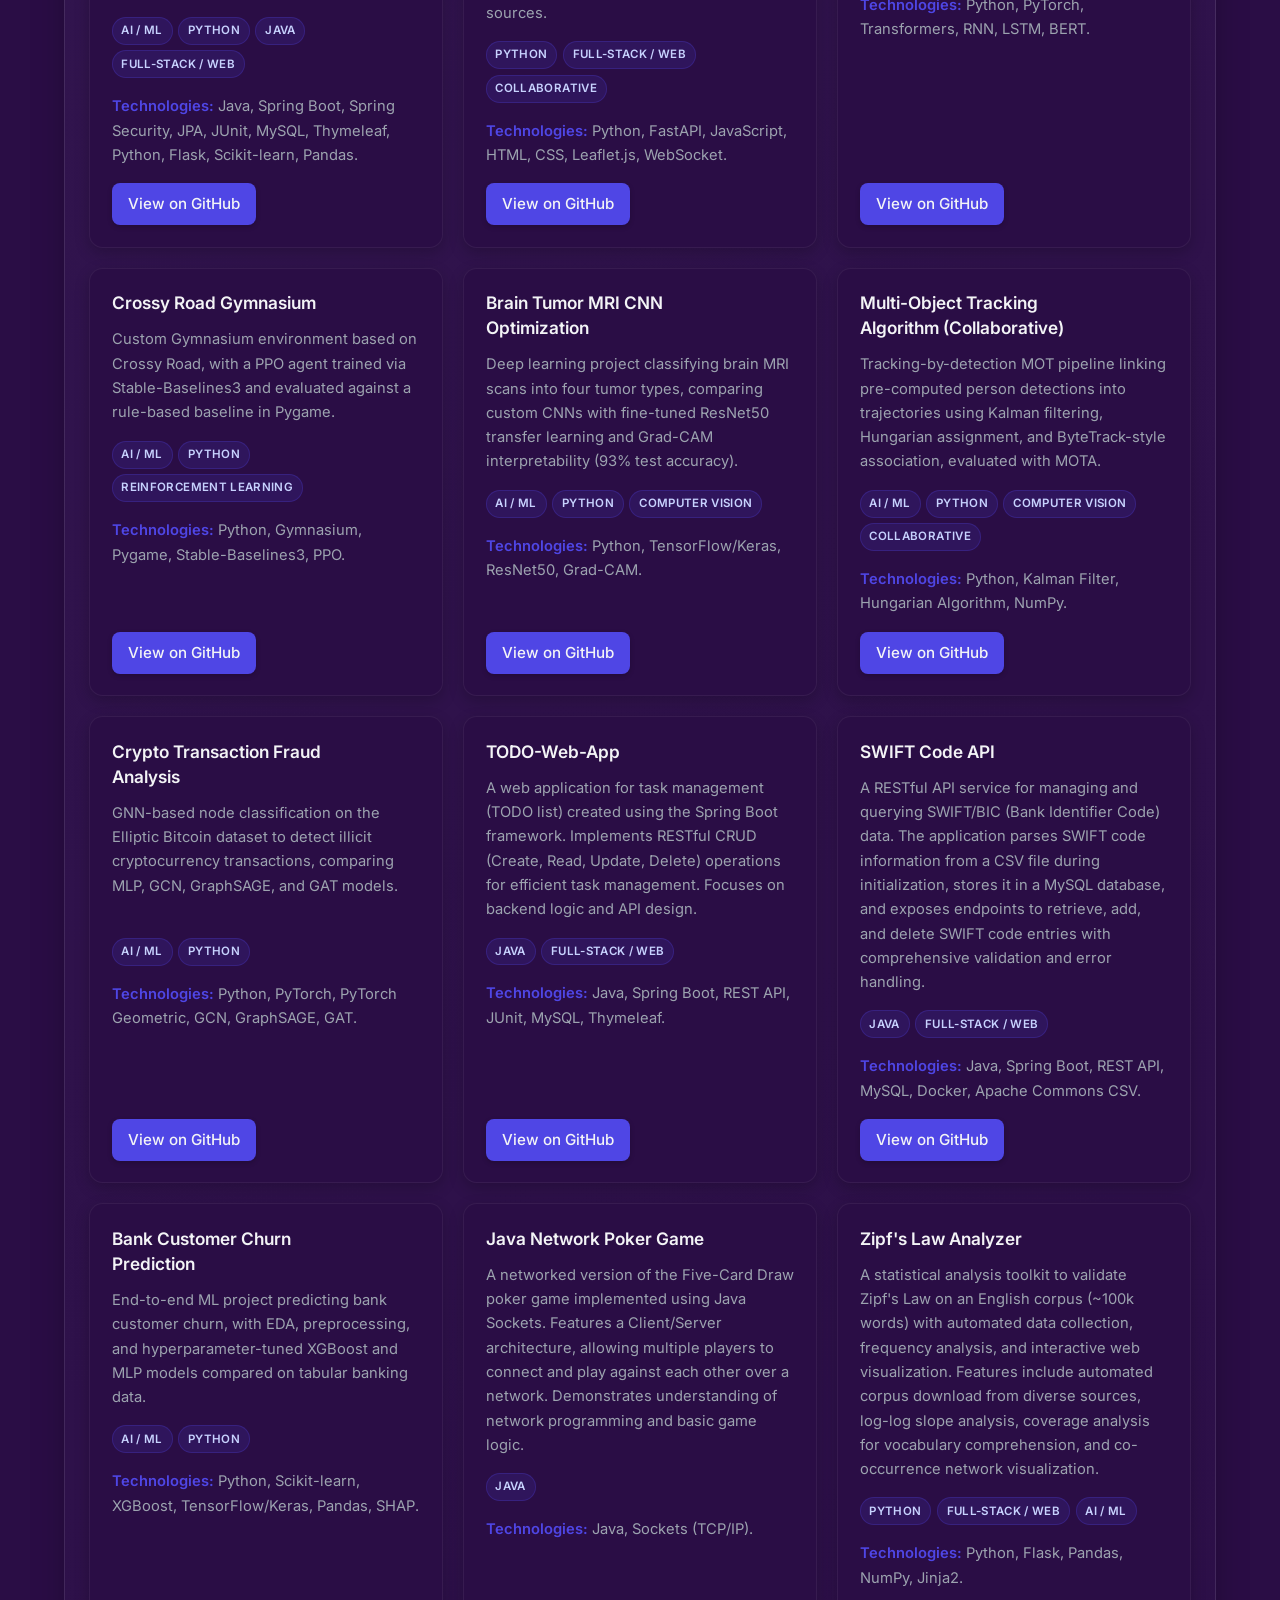
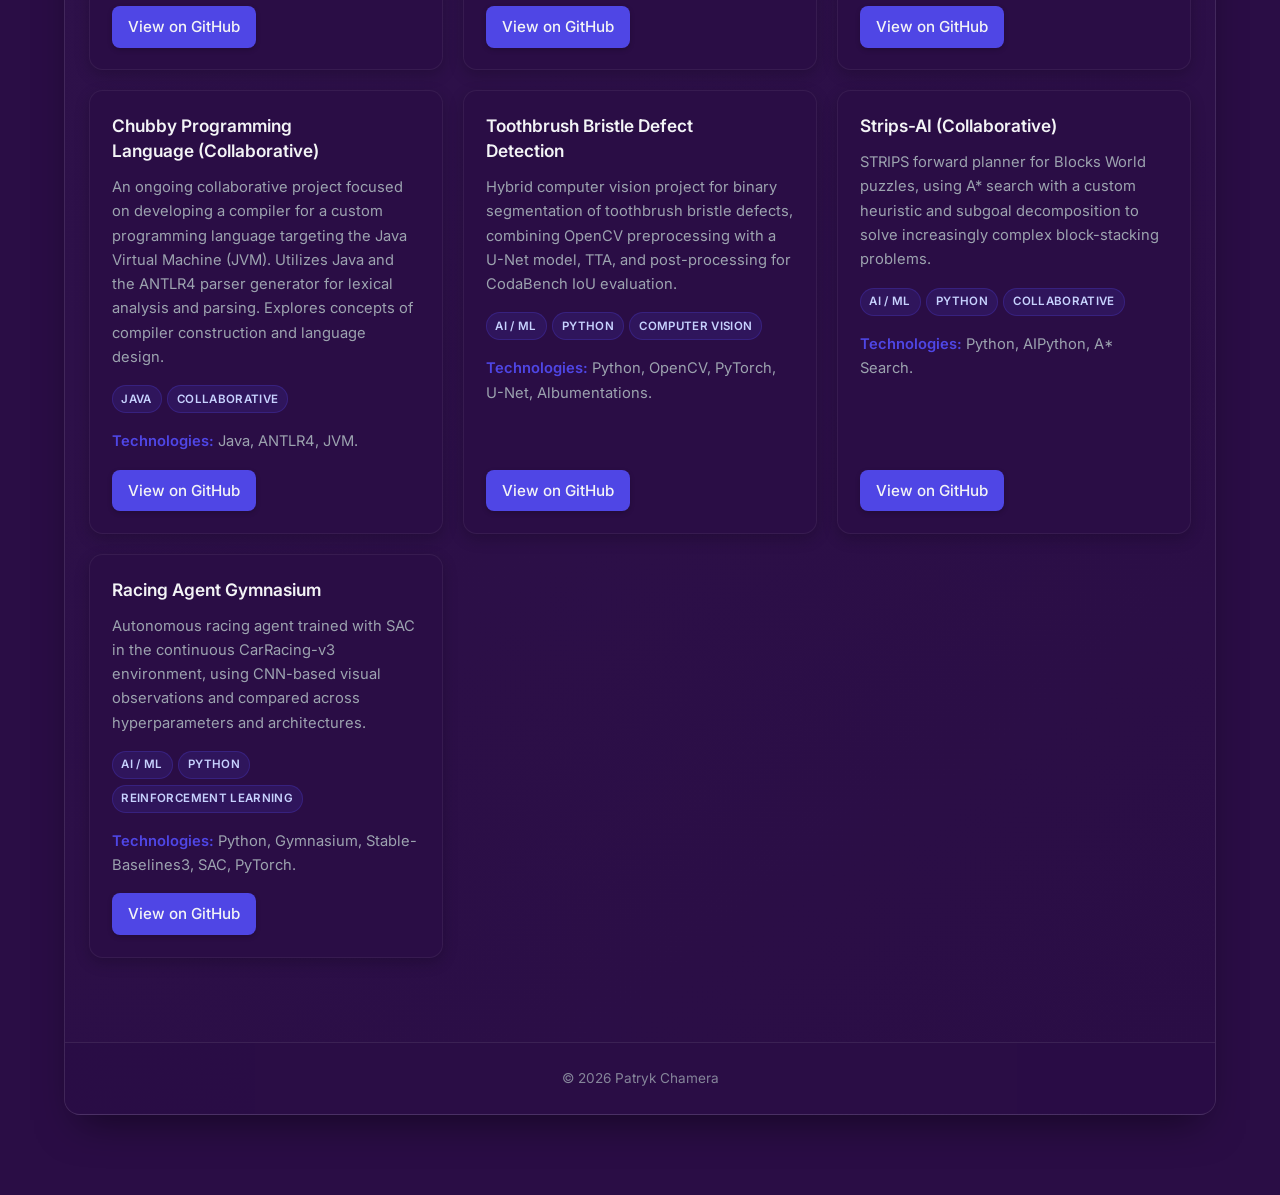
==== commit 2cac11e8: "update 2026 august" ====
--- a/projects.html
+++ b/projects.html
@@ -5,174 +5,62 @@
     <meta name="viewport" content="width=device-width, initial-scale=1.0">
     <title>Projects - Patryk Chamera</title>
     <link rel="stylesheet" href="styles.css">
-    <style>
-        /* Style for the back button */
-        .back-link {
-            display: inline-block;
-            margin-bottom: 2rem; /* Spacing below button */
-            padding: 0.6rem 1.2rem;
-            background-color: var(--primary-accent); /* Using variables from main CSS */
-            color: var(--text-light);
-            text-decoration: none;
-            border-radius: 0.5rem;
-            font-weight: 500;
-            transition: var(--transition-fast);
-            box-shadow: 0 2px 5px rgba(0, 0, 0, 0.2);
-        }
-        .back-link:hover {
-            background-color: var(--secondary-accent);
-            transform: translateY(-2px);
-            box-shadow: 0 4px 8px rgba(0, 0, 0, 0.3);
-        }
-         /* Style for the main projects container */
-         .projects-container {
-             padding: 2rem 1.5rem; /* Adds inner padding */
-             width: 100%; /* Ensure it tries to use full available width */
-             max-width: 100%;
-         }
-         .projects-title {
-             text-align: center;
-             margin-bottom: 2.5rem;
-             font-size: 2.5rem; /* Larger page title */
-             color: var(--text-light);
-             border-bottom: 4px solid; /* Gradient underline */
-             border-image: linear-gradient(to right, var(--primary-accent), var(--secondary-accent)) 1;
-             padding-bottom: 0.8rem;
-         }
-          /* Additional style for better spacing between project cards */
-          .project-item.card {
-              margin-bottom: 2rem; /* Increased spacing between projects */
-          }
-    </style>
+    <link rel="stylesheet" href="projects.css">
 </head>
 <body>
     <div class="container">
-        <main class="projects-container">
-             <a href="index.html" class="back-link">
-                &larr; Back to CV
-             </a>
-
-             <h1 class="projects-title">My Projects</h1>
-
-
-             <div class="project-item card">
-                <h3>Diabetes Prediction: A Full-Stack Web Machine Learning Application</h3>
-                <p>
-                    A full-stack web application featuring a Random Forest classifier (97.2% accuracy) served via Python FastAPI, a secure Spring Boot backend with JWT authentication and role-based access control, and a modern React frontend. The system allows users to submit health metrics, receive AI-driven diabetes risk predictions, and track their prediction history, with admin capabilities for user management.
-                    <br><strong>Technologies:</strong> Python, FastAPI, Scikit-learn, Java, Spring Boot, Spring Security, Spring Data JPA, MySQL, React, TypeScript, Material-UI.
-                </p>
-                <a href="https://github.com/xhamera1/DiabetesPredictorApp" target="_blank" rel="noopener noreferrer" class="project-link">
-                    View on GitHub
-                </a>
+        <main class="projects-page">
+            <div class="projects-back-row">
+                <a href="index.html" class="back-link">&larr; Back to CV</a>
             </div>
 
-             <div class="project-item card">
-                <h3>Intelligent Health Prediction System (Collaborative)</h3>
-                <p>
-                    An AI-powered web app using Spring Boot, React, and Python to predict health risks from user surveys and provide personalized recommendations. This is a university team project for the "Studio Projektowe 1" course. The application is an AI-powered system designed to predict health risks based on user-submitted medical surveys. It utilizes custom machine learning models and generative AI to provide personalized health recommendations.
-                    <br><strong>Technologies:</strong> Spring Boot, React, Python, Machine Learning, Generative AI.
+            <header class="projects-hero">
+                <h1 class="projects-title" id="projects-page-title">My Projects</h1>
+                <p class="projects-subtitle" id="projects-page-subtitle">
+                    A curated portfolio of full-stack applications, machine learning systems, and academic work.
+                    Browse highlighted projects below or filter the full collection by technology.
                 </p>
-                <a href="https://github.com/xhamera1/Intelligent-Health-Prediction-System" target="_blank" rel="noopener noreferrer" class="project-link">
-                    View on GitHub
-                </a>
-            </div>
+            </header>
 
+            <section class="projects-section" aria-labelledby="browse-heading">
+                <div class="projects-section-header">
+                    <h2 id="browse-heading">Browse by Technology</h2>
+                    <p>Jump directly to a technology area — projects can appear in multiple groups.</p>
+                </div>
+                <nav id="category-nav" class="category-nav-grid" aria-label="Project categories"></nav>
+            </section>
 
-             <div class="project-item card">
-                <h3>Track & Trace System - Advanced Package Tracking Application (Collaborative)</h3>
-                <p>
-                    A full-stack web application for managing courier shipments with role-based access (User, Courier, Admin), real-time package tracking with history, geocoding integration, and REST API with API key authentication. Users can send and track packages, while couriers manage assigned deliveries with status and location updates.
-                    <br><strong>Technologies:</strong> C#, ASP.NET Core MVC, REST API, Entity Framework Core, MySQL, Bootstrap, Leaflet.js, Azure.
-                </p>
-                <a href="https://github.com/xhamera1/Track-And-Trace-App" target="_blank" rel="noopener noreferrer" class="project-link">
-                    View on GitHub
-                </a>
-            </div>
-
-             <div class="project-item card">
-                <h3>Heart Failure Predictor Application</h3>
-                <p>
-                    A system featuring a Java Spring Boot web application for user interaction (registration, login, data submission, history view) and a Python Flask API serving a pre-trained Gradient Boosting Classifier model to predict heart failure risk based on diagnostic data. Leverages Spring Security, Spring Data JPA (MySQL), and Thymeleaf for the web app, with Scikit-learn and Flask powering the ML service.
-                    <br><strong>Technologies:</strong> Java, Spring Boot, Spring Security, JPA, JUnit, MySQL, Thymeleaf, Python, Flask, Scikit-learn, Pandas.
-                </p>
-                <a href="https://github.com/xhamera1/heart-failure-predictor" target="_blank" rel="noopener noreferrer" class="project-link">
-                    View on GitHub
-                </a>
-            </div>
-
-            <div class="project-item card">
-                <h3>TODO-Web-App</h3>
-                <p>
-                    A web application for task management (TODO list) created using the Spring Boot framework. Implements RESTful CRUD (Create, Read, Update, Delete) operations for efficient task management. Focuses on backend logic and API design.
-                    <br><strong>Technologies:</strong> Java, Spring Boot, REST API, JUnit, MySQL, Thymeleaf.
-                </p>
-                <a href="https://github.com/xhamera1/TODO-Web-App" target="_blank" rel="noopener noreferrer" class="project-link">
-                    View on GitHub
-                </a>
-            </div>
-
-            <div class="project-item card">
-                <h3>SWIFT Code API</h3>
-                <p>
-                    A RESTful API service for managing and querying SWIFT/BIC (Bank Identifier Code) data. The application parses SWIFT code information from a CSV file during initialization, stores it in a MySQL database, and exposes endpoints to retrieve, add, and delete SWIFT code entries with comprehensive validation and error handling.
-                    <br><strong>Technologies:</strong> Java, Spring Boot, REST API, MySQL, Docker, Apache Commons CSV.
-                </p>
-                <a href="https://github.com/xhamera1/swift-code-api" target="_blank" rel="noopener noreferrer" class="project-link">
-                    View on GitHub
-                </a>
-            </div>
-
-            <div class="project-item card">
-                <h3>Java Network Poker Game</h3>
-                <p>
-                    A networked version of the Five-Card Draw poker game implemented using Java Sockets. Features a Client/Server architecture, allowing multiple players to connect and play against each other over a network. Demonstrates understanding of network programming and basic game logic.
-                    <br><strong>Technologies:</strong> Java, Sockets (TCP/IP).
-                </p>
-                <a href="https://github.com/xhamera1/Poker-Game" target="_blank" rel="noopener noreferrer" class="project-link">
-                    View on GitHub
-                </a>
-            </div>
-
-            <div class="project-item card">
-                <h3>Zipf's Law Analyzer</h3>
-                <p>
-                    A statistical analysis toolkit to validate Zipf's Law on an English corpus (~100k words) with automated data collection, frequency analysis, and interactive web visualization. The project validates that word frequency is inversely proportional to rank in natural language. Features include automated corpus download from diverse sources (Bible, science, sports, fiction), log-log slope analysis, coverage analysis for vocabulary comprehension, and co-occurrence network visualization.
-                    <br><strong>Technologies:</strong> Python, Flask, Pandas, NumPy, Jinja2.
-                </p>
-                <a href="https://github.com/xhamera1/Zipf-s-law-for-natural-language" target="_blank" rel="noopener noreferrer" class="project-link">
-                    View on GitHub
-                </a>
-            </div>
-
-            <div class="project-item card">
-                <h3>Kraków Tram Lines Simulator (Collaborative)</h3>
-                <p>
-                    A real-time simulation and visualization of the Kraków tram network. The application fetches real-time data and schedule information to simulate tram movements on an interactive map. Features include real-time simulation controls (pause, resume, restart, speed adjustment), interactive map visualization with Leaflet.js showing tram lines, stops, and live positions, and automated data fetching from official sources. (Collaborative)
-                    <br><strong>Technologies:</strong> Python, FastAPI, JavaScript, HTML, CSS, Leaflet.js, WebSocket.
-                </p>
-                <a href="https://github.com/karolbystrek/krakow-tram-lines-simulator" target="_blank" rel="noopener noreferrer" class="project-link">
-                    View on GitHub
-                </a>
-            </div>
-
-            <div class="project-item card">
-                <h3>Chubby Programming Language (Collaborative)</h3>
-                <p>
-                   An ongoing collaborative project focused on developing a compiler for a custom programming language targeting the Java Virtual Machine (JVM). Utilizes Java and the ANTLR4 parser generator for lexical analysis and parsing. Explores concepts of compiler construction and language design. (Collaborative)
-                   <br><strong>Technologies:</strong> Java, ANTLR4, JVM.
-                </p>
-                <a href="https://github.com/karolbystrek/Chubby" target="_blank" rel="noopener noreferrer" class="project-link">
-                    View on GitHub
-                </a>
-            </div>
+            <section class="projects-section" id="featured-section" aria-labelledby="featured-heading">
+                <div class="projects-section-header">
+                    <h2 id="featured-heading">Highlighted Projects</h2>
+                    <p>Selected work representing the strongest and most representative projects.</p>
+                </div>
+                <div id="projects-featured-grid" class="projects-grid projects-grid--featured"></div>
+            </section>
 
             
 
-             </main>
+            <section class="projects-section" id="all-projects-section" aria-labelledby="all-heading">
+                <div class="projects-section-header">
+                    <h2 id="all-heading">All Projects</h2>
+                    <p>
+                        Showing <span id="projects-visible-count" class="projects-count">0</span>
+                        of <span class="projects-count">19</span> projects
+                    </p>
+                </div>
+                <div id="filter-bar" class="filter-bar" role="toolbar" aria-label="Filter projects by technology"></div>
+                <div id="projects-all-grid" class="projects-grid"></div>
+                <p id="projects-no-results" class="no-results">No projects match this filter. Try another category.</p>
+            </section>
+        </main>
 
-         <footer class="footer">
-             &copy; 2025 Patryk Chamera </footer>
+        <footer class="footer">&copy; 2026 Patryk Chamera</footer>
+    </div>
 
-    </div>
+    <script src="projects-data.js"></script>
+    <script src="projects.js"></script>
+    <script>
+        initProjectsPage({ showFeatured: true, defaultFilter: 'all', hubPath: 'projects.html', categoryPrefix: 'projects/' });
+    </script>
 </body>
-</html>+</html>
--- a/projects.css
+++ b/projects.css
@@ -0,0 +1,358 @@
+/* Projects hub — extends styles.css */
+
+.projects-page {
+    padding: 2rem 1.5rem 2.5rem;
+    width: 100%;
+}
+
+.projects-back-row {
+    display: flex;
+    flex-wrap: wrap;
+    align-items: center;
+    justify-content: space-between;
+    gap: 1rem;
+    margin-bottom: 2rem;
+}
+
+.back-link {
+    display: inline-flex;
+    align-items: center;
+    gap: 0.4rem;
+    padding: 0.6rem 1.2rem;
+    background-color: var(--primary-accent);
+    color: var(--text-light);
+    text-decoration: none;
+    border-radius: 0.5rem;
+    font-weight: 500;
+    transition: var(--transition-fast);
+    box-shadow: 0 2px 5px rgba(0, 0, 0, 0.2);
+}
+
+.back-link:hover {
+    background-color: var(--secondary-accent);
+    transform: translateY(-2px);
+    box-shadow: 0 4px 8px rgba(0, 0, 0, 0.3);
+}
+
+.projects-hero {
+    text-align: center;
+    margin-bottom: 2.5rem;
+}
+
+.projects-title {
+    font-size: clamp(2rem, 5vw, 2.75rem);
+    font-weight: 700;
+    color: var(--text-light);
+    margin-bottom: 0.75rem;
+    border-bottom: 4px solid;
+    border-image: linear-gradient(to right, var(--primary-accent), var(--secondary-accent)) 1;
+    padding-bottom: 0.8rem;
+    display: inline-block;
+}
+
+.projects-subtitle {
+    max-width: 42rem;
+    margin: 0 auto;
+    color: var(--text-medium);
+    font-size: 1.05rem;
+    line-height: 1.7;
+}
+
+.projects-section {
+    margin-bottom: 2.75rem;
+}
+
+.projects-section-header {
+    display: flex;
+    flex-wrap: wrap;
+    align-items: baseline;
+    justify-content: space-between;
+    gap: 0.75rem 1.5rem;
+    margin-bottom: 1.25rem;
+}
+
+.projects-section-header h2 {
+    font-size: 1.35rem;
+    font-weight: 700;
+    color: var(--text-light);
+    letter-spacing: 0.04em;
+    text-transform: uppercase;
+}
+
+.projects-section-header p {
+    color: var(--text-medium);
+    font-size: 0.95rem;
+}
+
+.projects-count {
+    color: var(--highlight);
+    font-weight: 600;
+}
+
+/* Category navigation cards */
+.category-nav-grid {
+    display: grid;
+    grid-template-columns: repeat(auto-fill, minmax(9.5rem, 1fr));
+    gap: 0.75rem;
+}
+
+.category-nav-card {
+    display: flex;
+    flex-direction: column;
+    align-items: center;
+    justify-content: center;
+    gap: 0.35rem;
+    padding: 1rem 0.75rem;
+    background: rgba(255, 255, 255, 0.04);
+    border: 1px solid rgba(255, 255, 255, 0.08);
+    border-radius: 0.75rem;
+    color: var(--text-light);
+    text-decoration: none;
+    font-size: 0.85rem;
+    font-weight: 600;
+    text-align: center;
+    transition: var(--transition-medium);
+    min-height: 5.5rem;
+}
+
+.category-nav-card:hover,
+.category-nav-card.is-active {
+    background: linear-gradient(145deg, rgba(79, 70, 229, 0.25), rgba(236, 72, 153, 0.15));
+    border-color: var(--secondary-accent);
+    transform: translateY(-3px);
+    box-shadow: 0 8px 20px rgba(0, 0, 0, 0.25);
+}
+
+.category-nav-card .cat-icon {
+    font-size: 1.1rem;
+    color: var(--highlight);
+    line-height: 1;
+}
+
+.category-nav-card .cat-count {
+    font-size: 0.75rem;
+    font-weight: 500;
+    color: var(--text-medium);
+}
+
+/* Filter bar */
+.filter-bar {
+    display: flex;
+    flex-wrap: wrap;
+    gap: 0.5rem;
+    margin-bottom: 1.5rem;
+    padding: 0.85rem;
+    background: rgba(0, 0, 0, 0.18);
+    border: 1px solid rgba(255, 255, 255, 0.06);
+    border-radius: 0.85rem;
+}
+
+.filter-btn {
+    appearance: none;
+    border: 1px solid rgba(255, 255, 255, 0.12);
+    background: rgba(255, 255, 255, 0.04);
+    color: var(--text-medium);
+    padding: 0.45rem 0.95rem;
+    border-radius: 999px;
+    font-family: inherit;
+    font-size: 0.85rem;
+    font-weight: 600;
+    cursor: pointer;
+    transition: var(--transition-fast);
+}
+
+.filter-btn:hover {
+    color: var(--text-light);
+    border-color: var(--primary-accent);
+    background: rgba(79, 70, 229, 0.18);
+}
+
+.filter-btn.is-active {
+    color: #fff;
+    background: linear-gradient(135deg, var(--primary-accent), var(--secondary-accent));
+    border-color: transparent;
+    box-shadow: 0 3px 10px rgba(79, 70, 229, 0.35);
+}
+
+/* Project grids */
+.projects-grid {
+    display: grid;
+    grid-template-columns: 1fr;
+    gap: 1.25rem;
+}
+
+.projects-grid--featured {
+    grid-template-columns: 1fr;
+}
+
+@media (min-width: 768px) {
+    .projects-grid--featured {
+        grid-template-columns: repeat(2, 1fr);
+    }
+
+    .projects-grid {
+        grid-template-columns: repeat(2, 1fr);
+    }
+}
+
+@media (min-width: 1100px) {
+    .projects-grid {
+        grid-template-columns: repeat(3, 1fr);
+    }
+}
+
+/* Project cards */
+.project-card {
+    display: flex;
+    flex-direction: column;
+    height: 100%;
+    background-color: var(--primary-deep);
+    padding: 1.35rem;
+    border-radius: 0.85rem;
+    border: 1px solid rgba(255, 255, 255, 0.06);
+    box-shadow: 0 5px 15px rgba(0, 0, 0, 0.2);
+    transition: var(--transition-medium);
+    opacity: 1;
+    transform: translateY(0);
+}
+
+.project-card.is-hidden {
+    display: none;
+}
+
+.project-card:hover {
+    transform: translateY(-5px);
+    border-color: var(--secondary-accent);
+    box-shadow: 0 12px 28px rgba(0, 0, 0, 0.3);
+    background-color: #401f68;
+}
+
+.project-card--featured {
+    border-color: rgba(20, 184, 166, 0.35);
+    background: linear-gradient(160deg, #2f1650 0%, var(--primary-deep) 55%);
+    position: relative;
+}
+
+.project-card--featured::before {
+    content: 'Highlighted';
+    position: absolute;
+    top: 0.85rem;
+    right: 0.85rem;
+    font-size: 0.68rem;
+    font-weight: 700;
+    letter-spacing: 0.06em;
+    text-transform: uppercase;
+    color: var(--highlight);
+    background: rgba(20, 184, 166, 0.12);
+    border: 1px solid rgba(20, 184, 166, 0.35);
+    padding: 0.2rem 0.55rem;
+    border-radius: 999px;
+}
+
+.project-card-header {
+    margin-bottom: 0.75rem;
+    padding-right: 5.5rem;
+}
+
+.project-card--featured .project-card-header {
+    padding-right: 6.5rem;
+}
+
+.project-card h3 {
+    font-size: 1.08rem;
+    font-weight: 600;
+    color: var(--text-light);
+    line-height: 1.45;
+    margin: 0;
+}
+
+.project-card p {
+    flex: 1;
+    font-size: 0.92rem;
+    color: var(--text-medium);
+    line-height: 1.65;
+    margin-bottom: 1rem;
+}
+
+.project-card-tech {
+    font-size: 0.82rem;
+    color: var(--text-medium);
+    margin-bottom: 1rem;
+    line-height: 1.5;
+}
+
+.project-card-tech strong {
+    color: var(--primary-accent);
+    font-weight: 600;
+}
+
+.project-tag-list {
+    display: flex;
+    flex-wrap: wrap;
+    gap: 0.35rem;
+    margin-bottom: 1rem;
+}
+
+.project-tag {
+    font-size: 0.72rem;
+    font-weight: 600;
+    letter-spacing: 0.03em;
+    text-transform: uppercase;
+    padding: 0.2rem 0.55rem;
+    border-radius: 999px;
+    background: rgba(79, 70, 229, 0.15);
+    color: #c7d2fe;
+    border: 1px solid rgba(79, 70, 229, 0.25);
+}
+
+.project-tag--collab {
+    background: rgba(236, 72, 153, 0.12);
+    color: #fbcfe8;
+    border-color: rgba(236, 72, 153, 0.3);
+}
+
+.project-card-footer {
+    margin-top: auto;
+}
+
+.no-results {
+    display: none;
+    text-align: center;
+    padding: 2.5rem 1rem;
+    color: var(--text-medium);
+    border: 1px dashed rgba(255, 255, 255, 0.15);
+    border-radius: 0.85rem;
+    grid-column: 1 / -1;
+}
+
+.no-results.is-visible {
+    display: block;
+}
+
+.category-page-badge {
+    display: inline-flex;
+    align-items: center;
+    gap: 0.4rem;
+    padding: 0.35rem 0.85rem;
+    border-radius: 999px;
+    background: rgba(79, 70, 229, 0.2);
+    border: 1px solid rgba(79, 70, 229, 0.35);
+    color: #c7d2fe;
+    font-size: 0.82rem;
+    font-weight: 600;
+    margin-bottom: 1rem;
+}
+
+@media (max-width: 767px) {
+    .project-card-header,
+    .project-card--featured .project-card-header {
+        padding-right: 0;
+    }
+
+    .project-card--featured::before {
+        position: static;
+        display: inline-block;
+        margin-bottom: 0.65rem;
+        width: fit-content;
+    }
+}
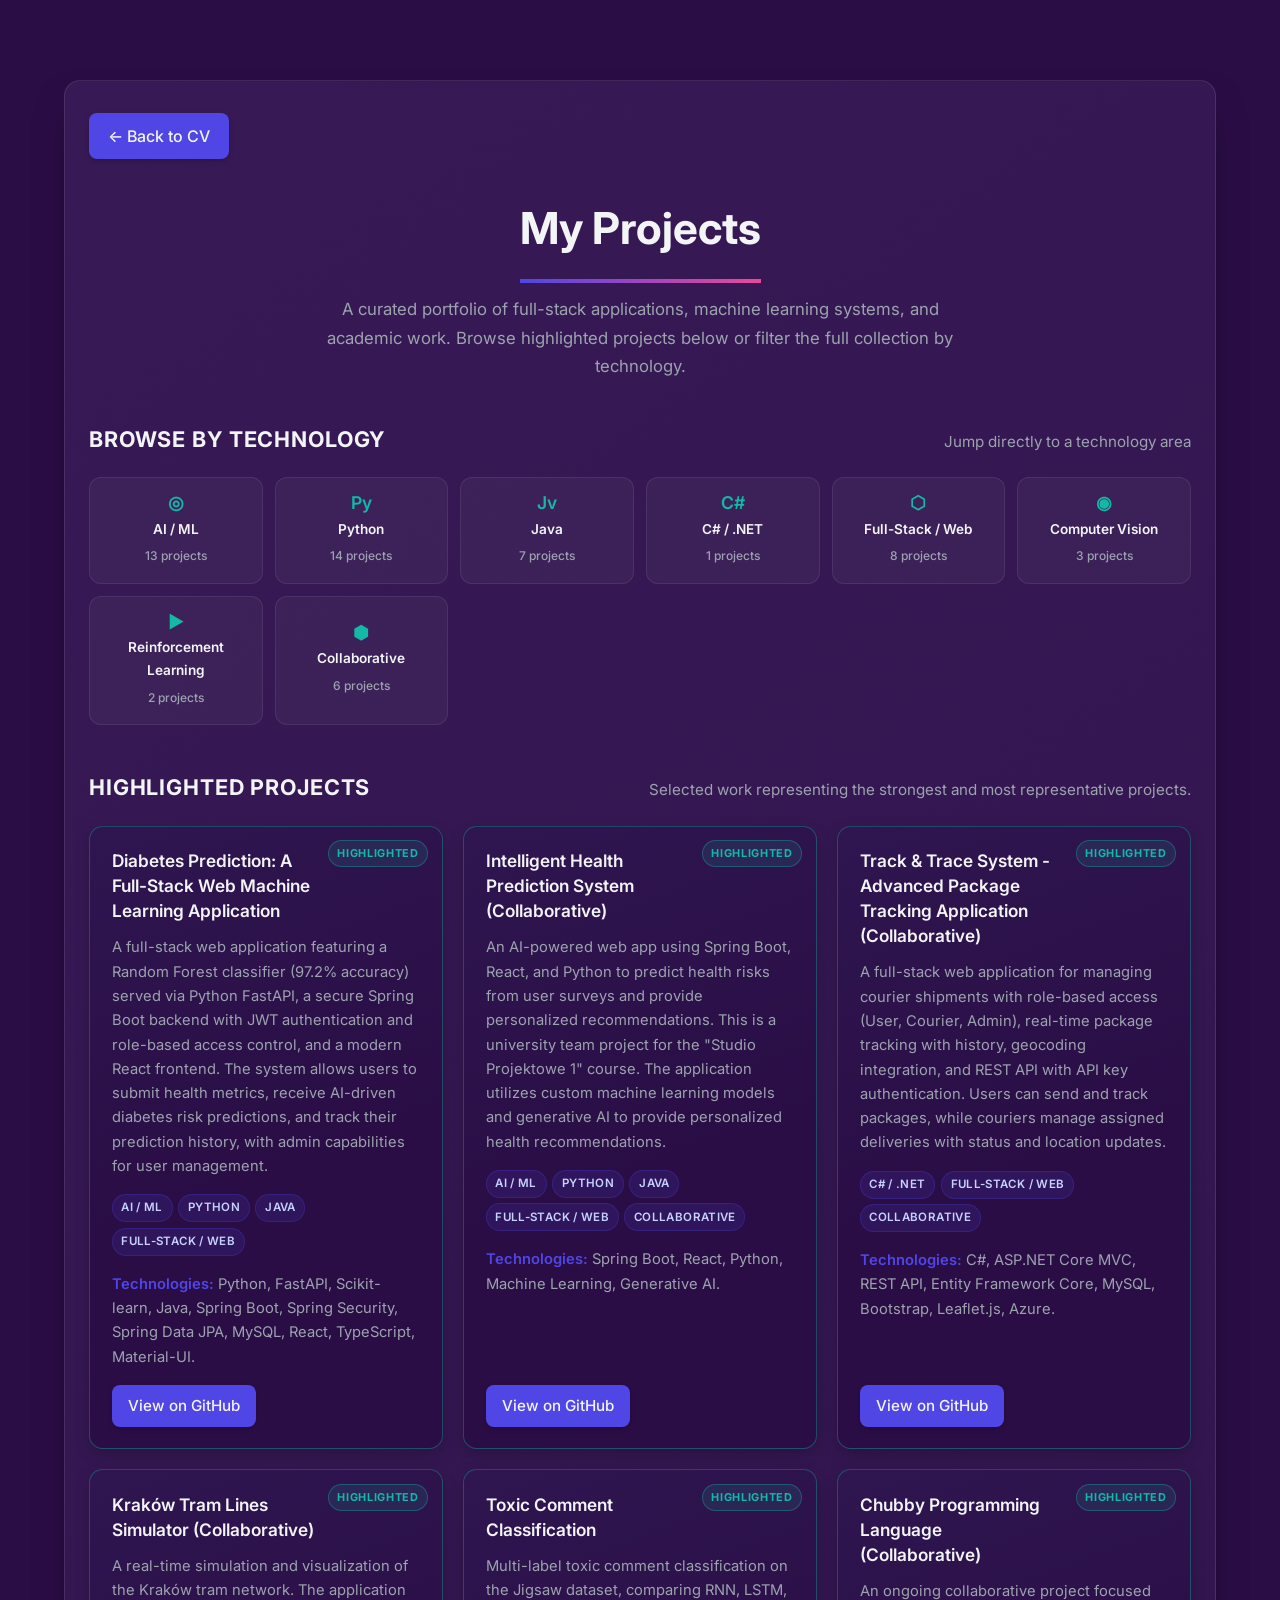
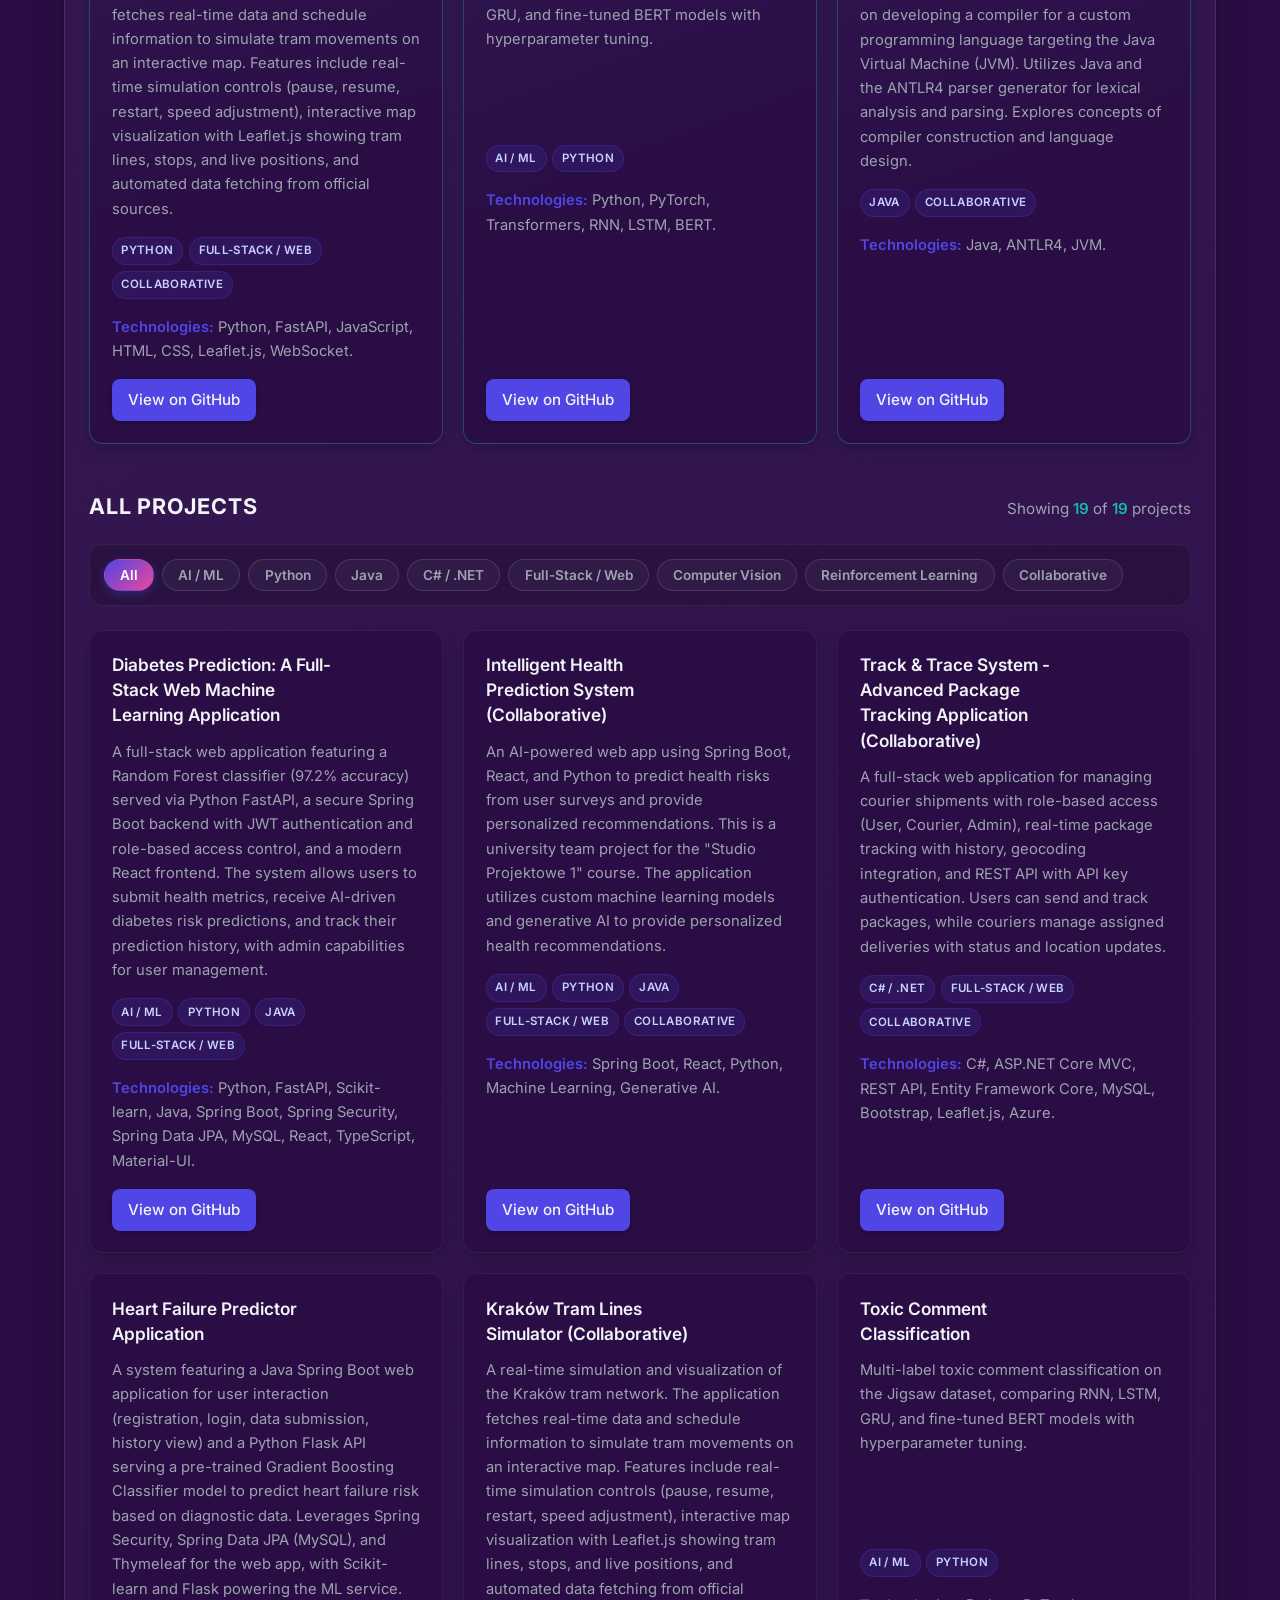
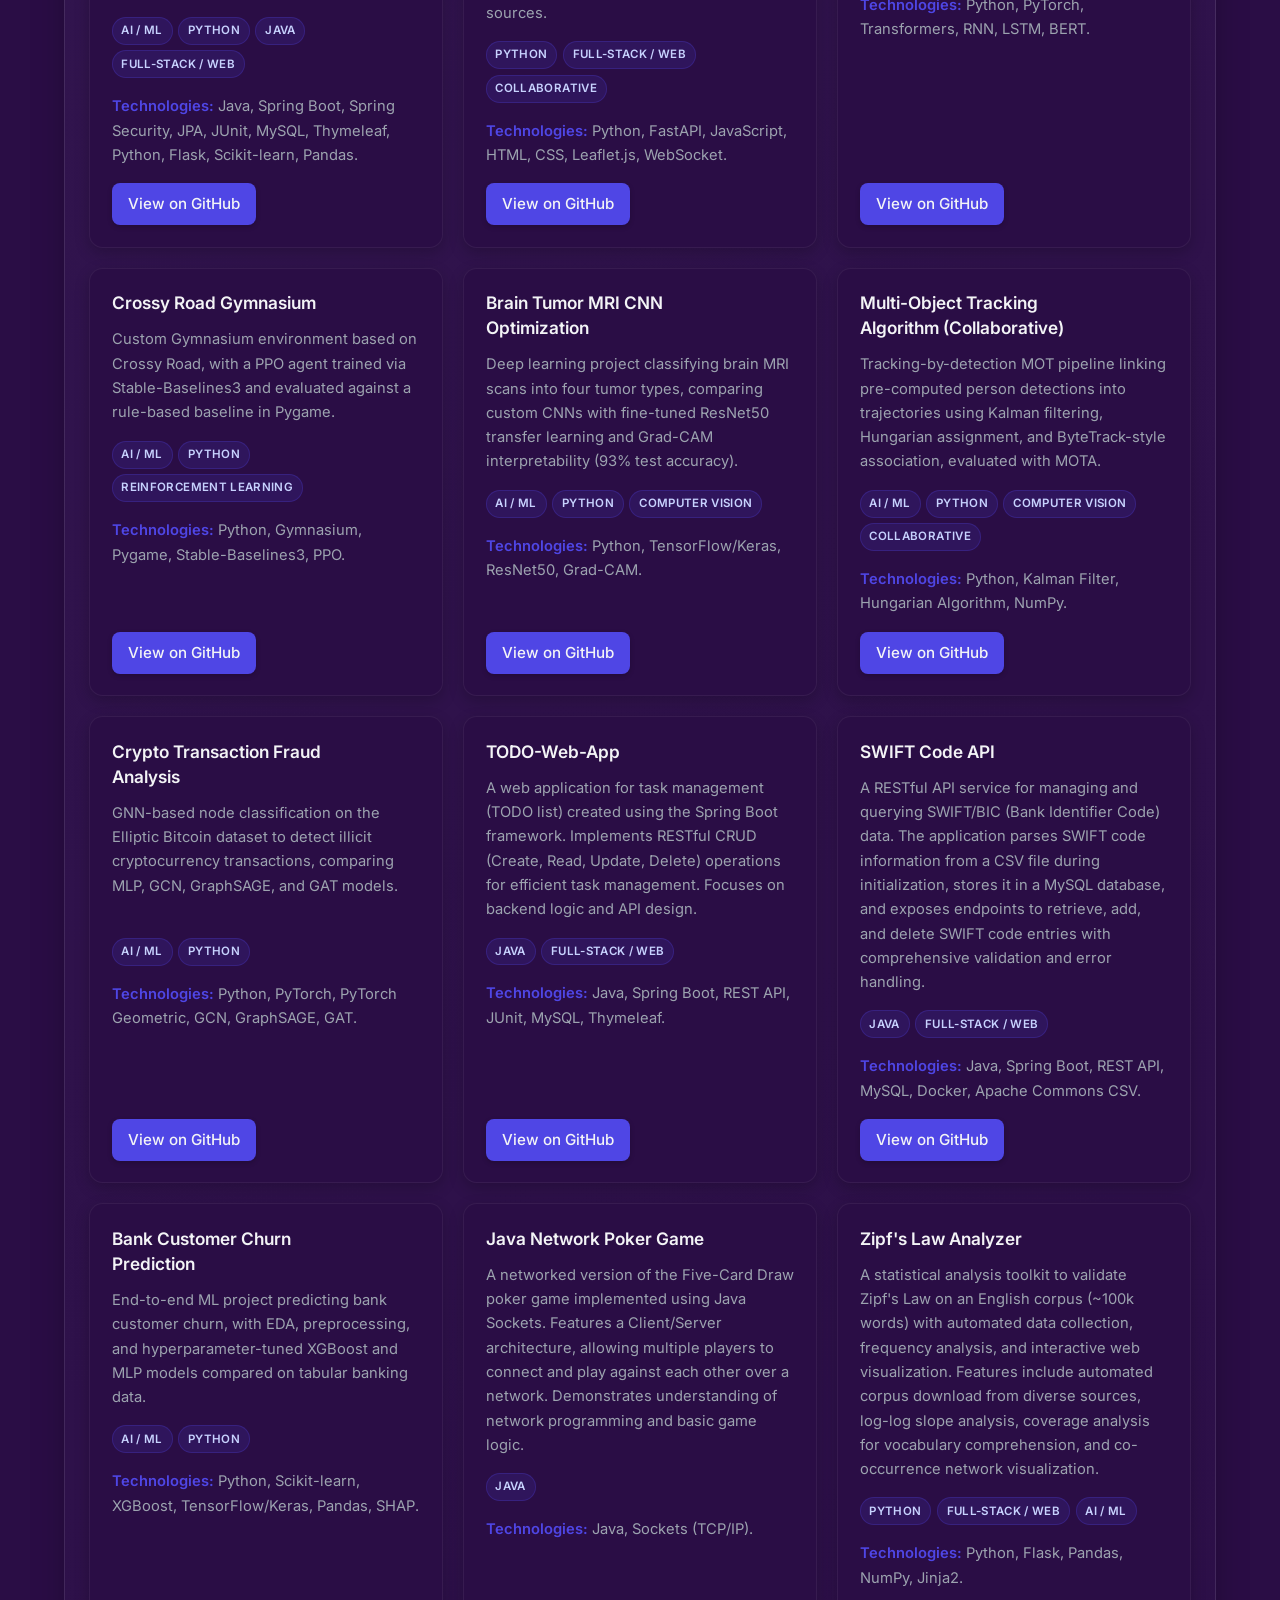
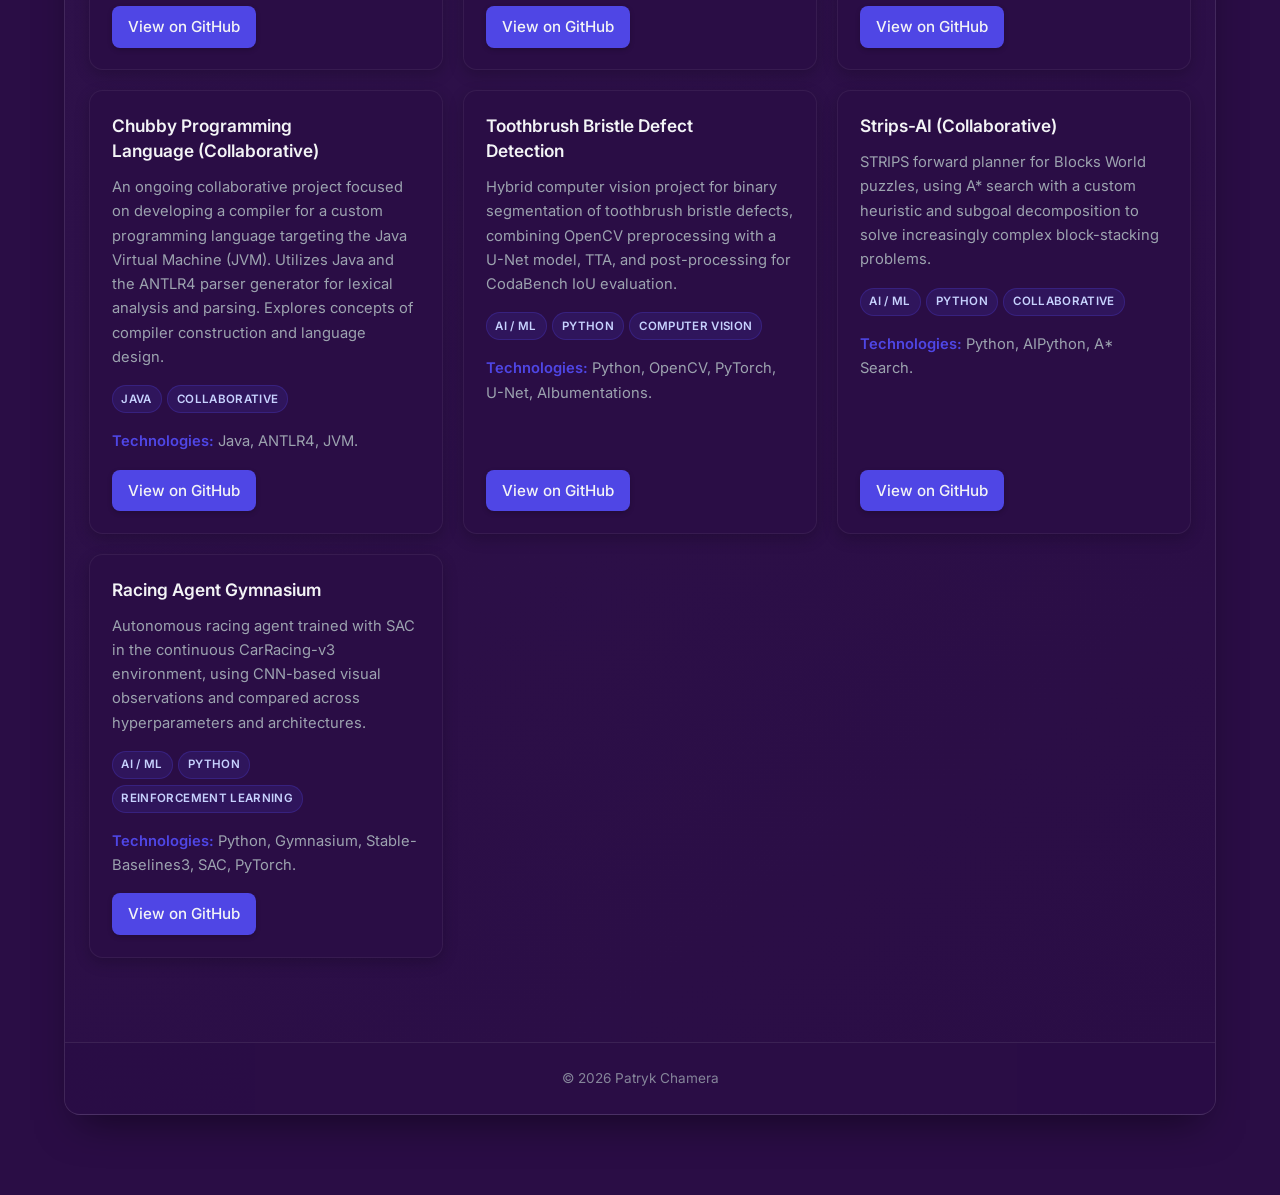
==== commit dcaa5610: "update" ====
--- a/projects.html
+++ b/projects.html
@@ -25,7 +25,7 @@
             <section class="projects-section" aria-labelledby="browse-heading">
                 <div class="projects-section-header">
                     <h2 id="browse-heading">Browse by Technology</h2>
-                    <p>Jump directly to a technology area — projects can appear in multiple groups.</p>
+                    <p>Jump directly to a technology area</p>
                 </div>
                 <nav id="category-nav" class="category-nav-grid" aria-label="Project categories"></nav>
             </section>
--- a/styles.css
+++ b/styles.css
@@ -282,6 +282,24 @@
     margin-bottom: 0.5rem;
 }
 
+.job-details {
+    list-style: disc;
+    padding-left: 1.25rem;
+    margin-top: 0.25rem;
+}
+
+.job-details li {
+    font-size: 1rem;
+    color: var(--text-medium);
+    line-height: 1.75;
+    margin-bottom: 0.55rem;
+}
+
+.job-details li strong {
+    color: var(--text-light);
+    font-weight: 600;
+}
+
 /* Courses & Certifications Specifics */
 .certification-item h3 {
      font-size: 1.15rem;
